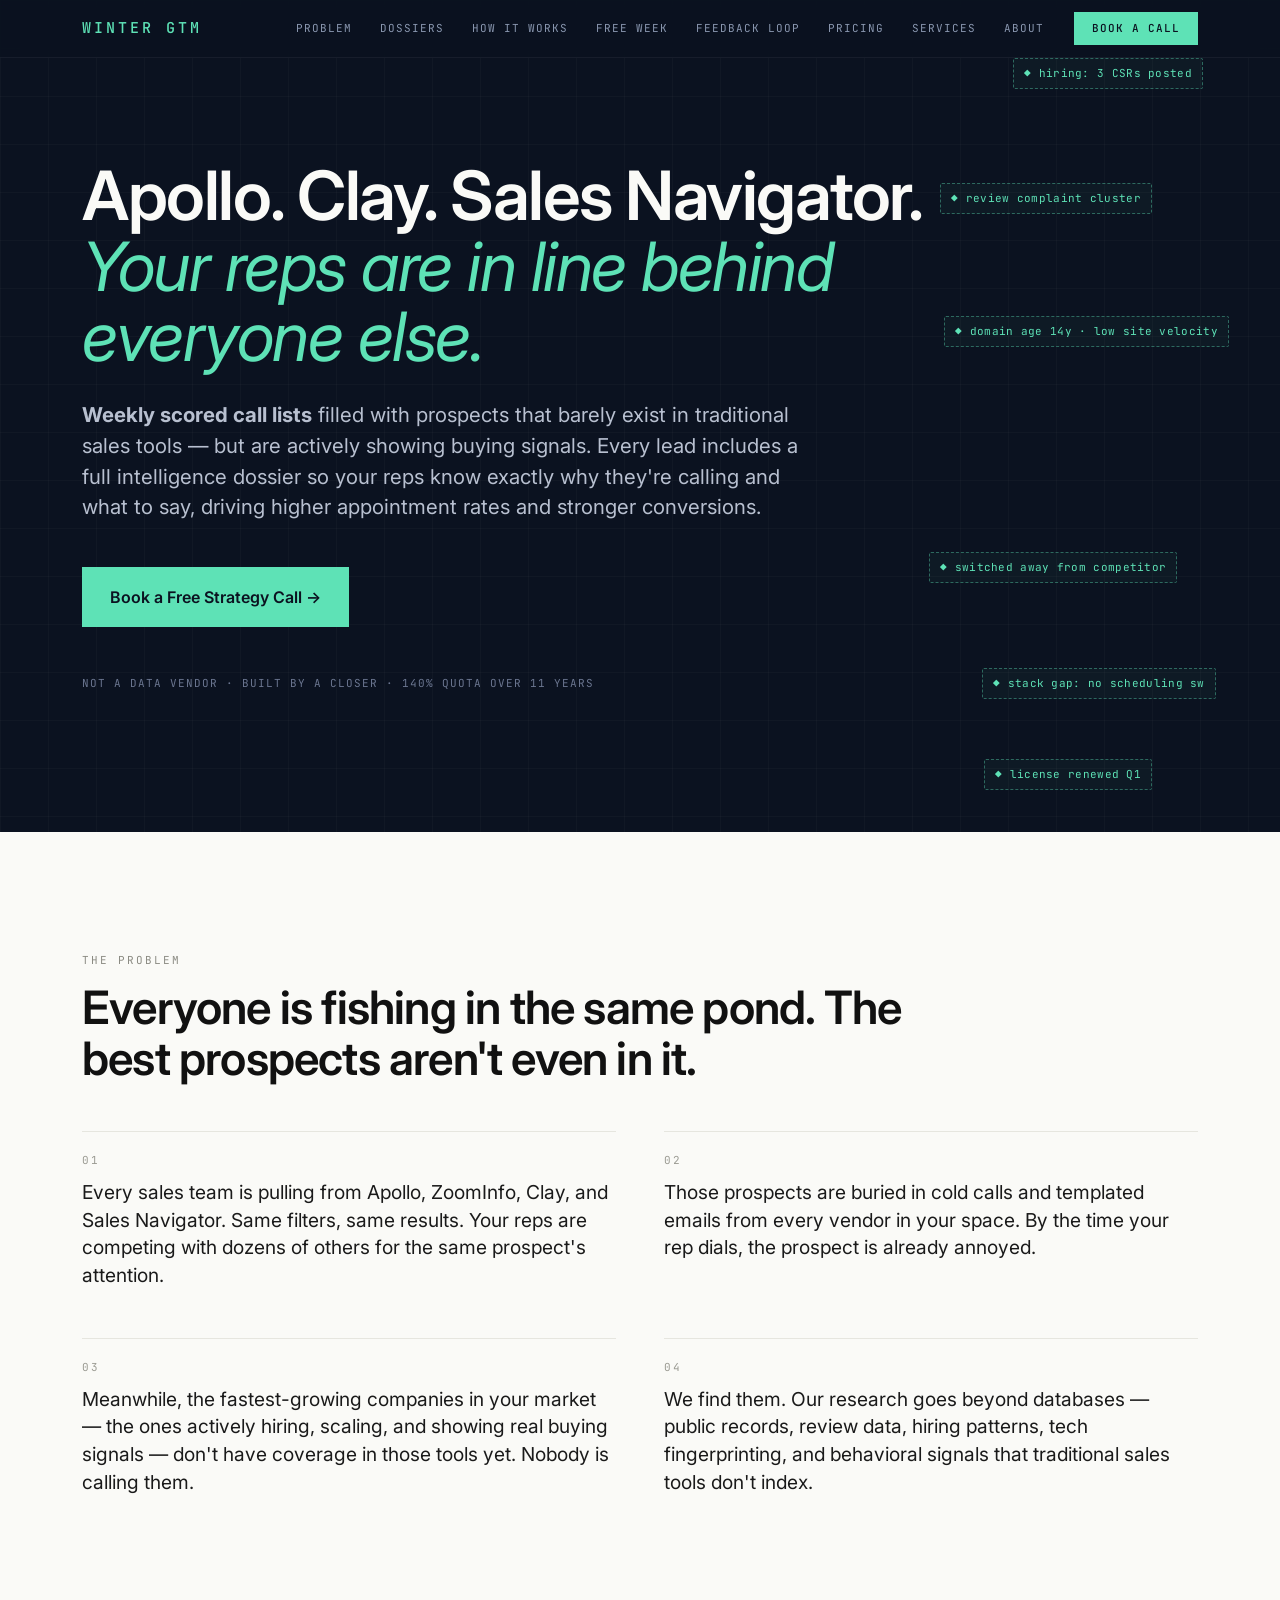
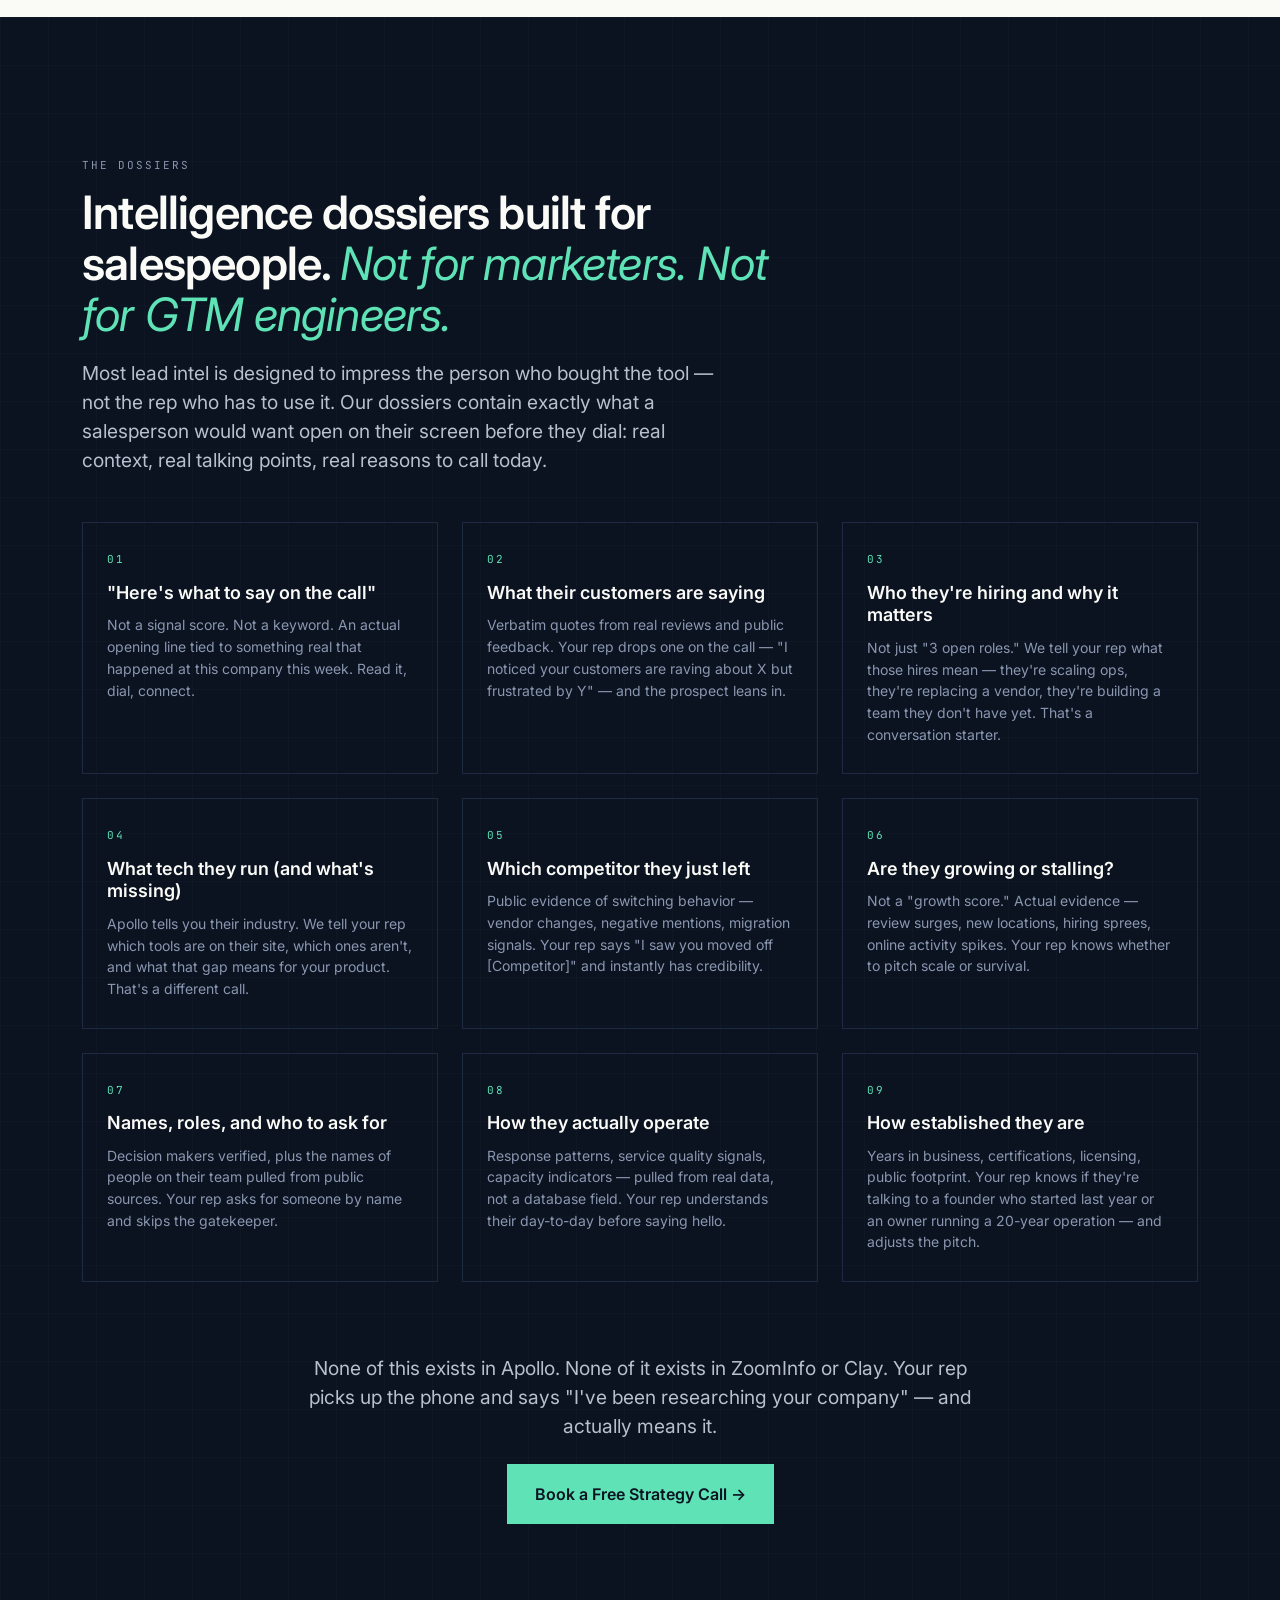
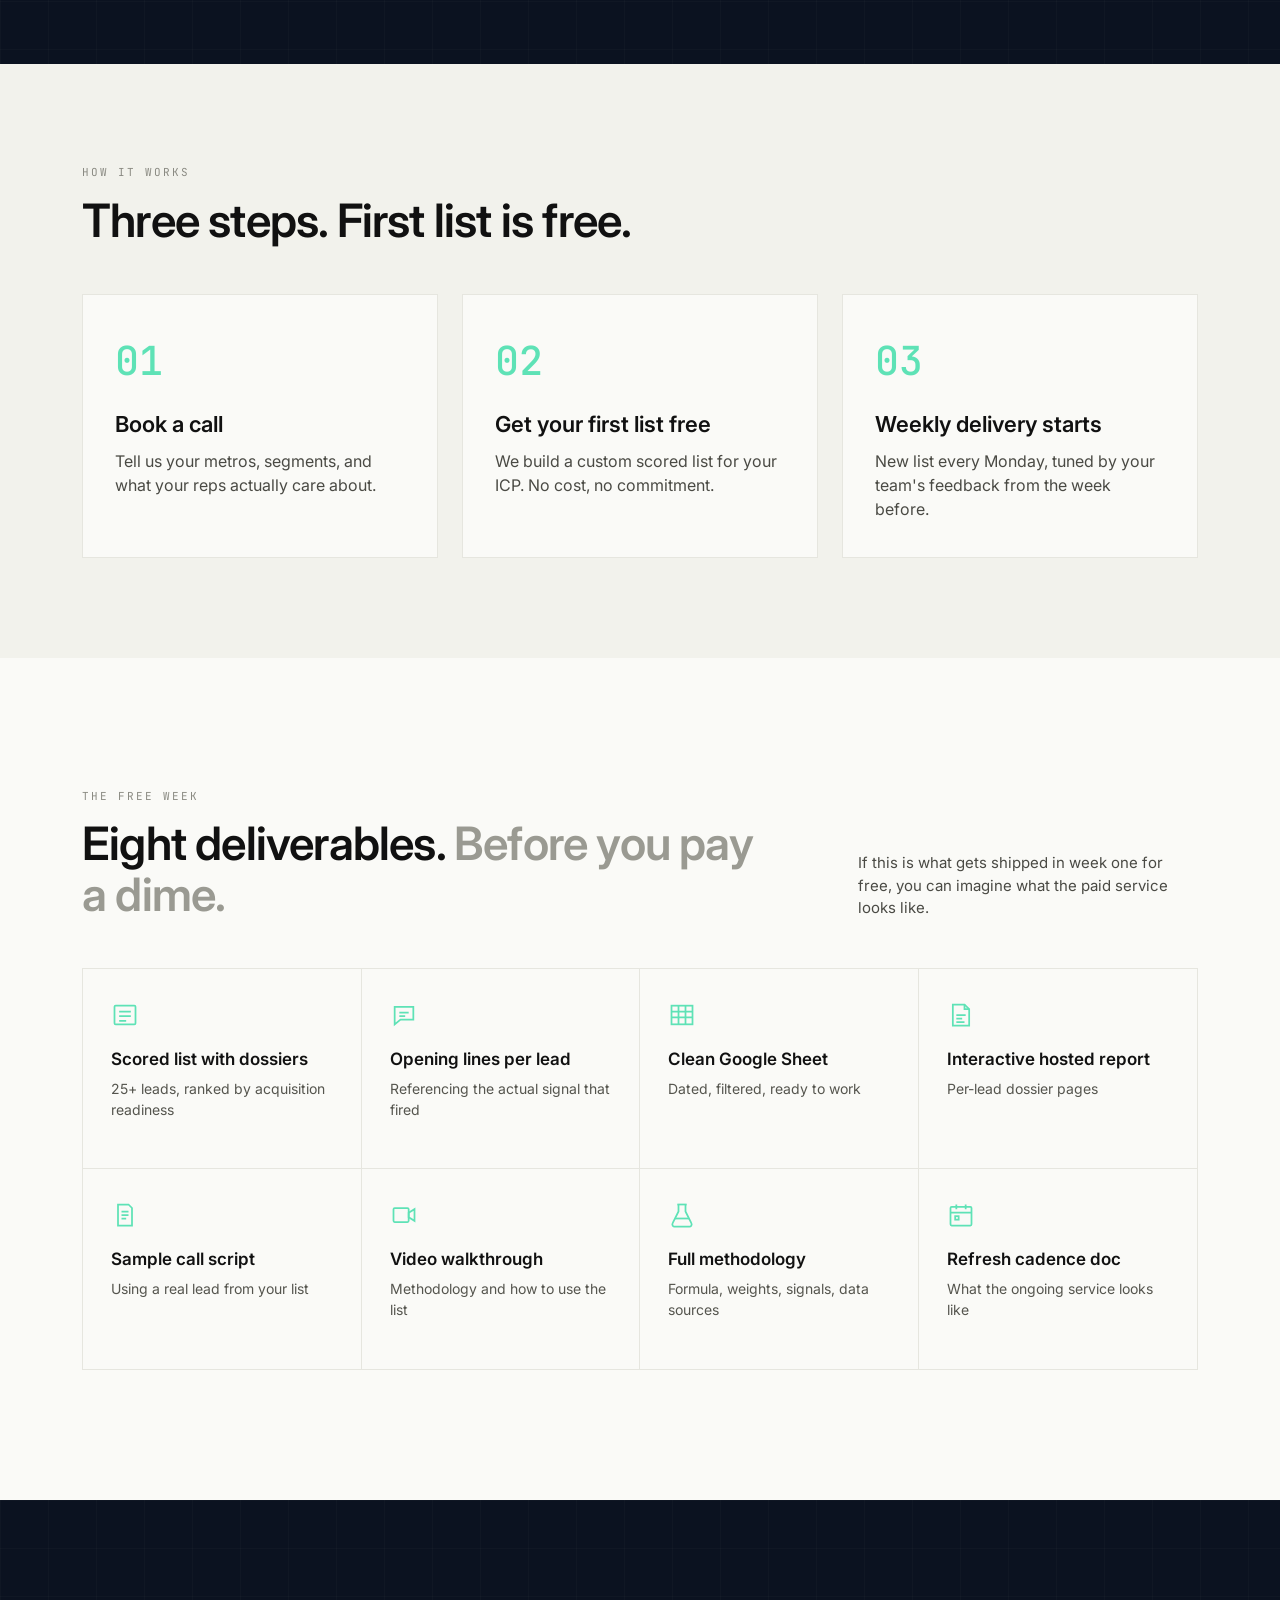
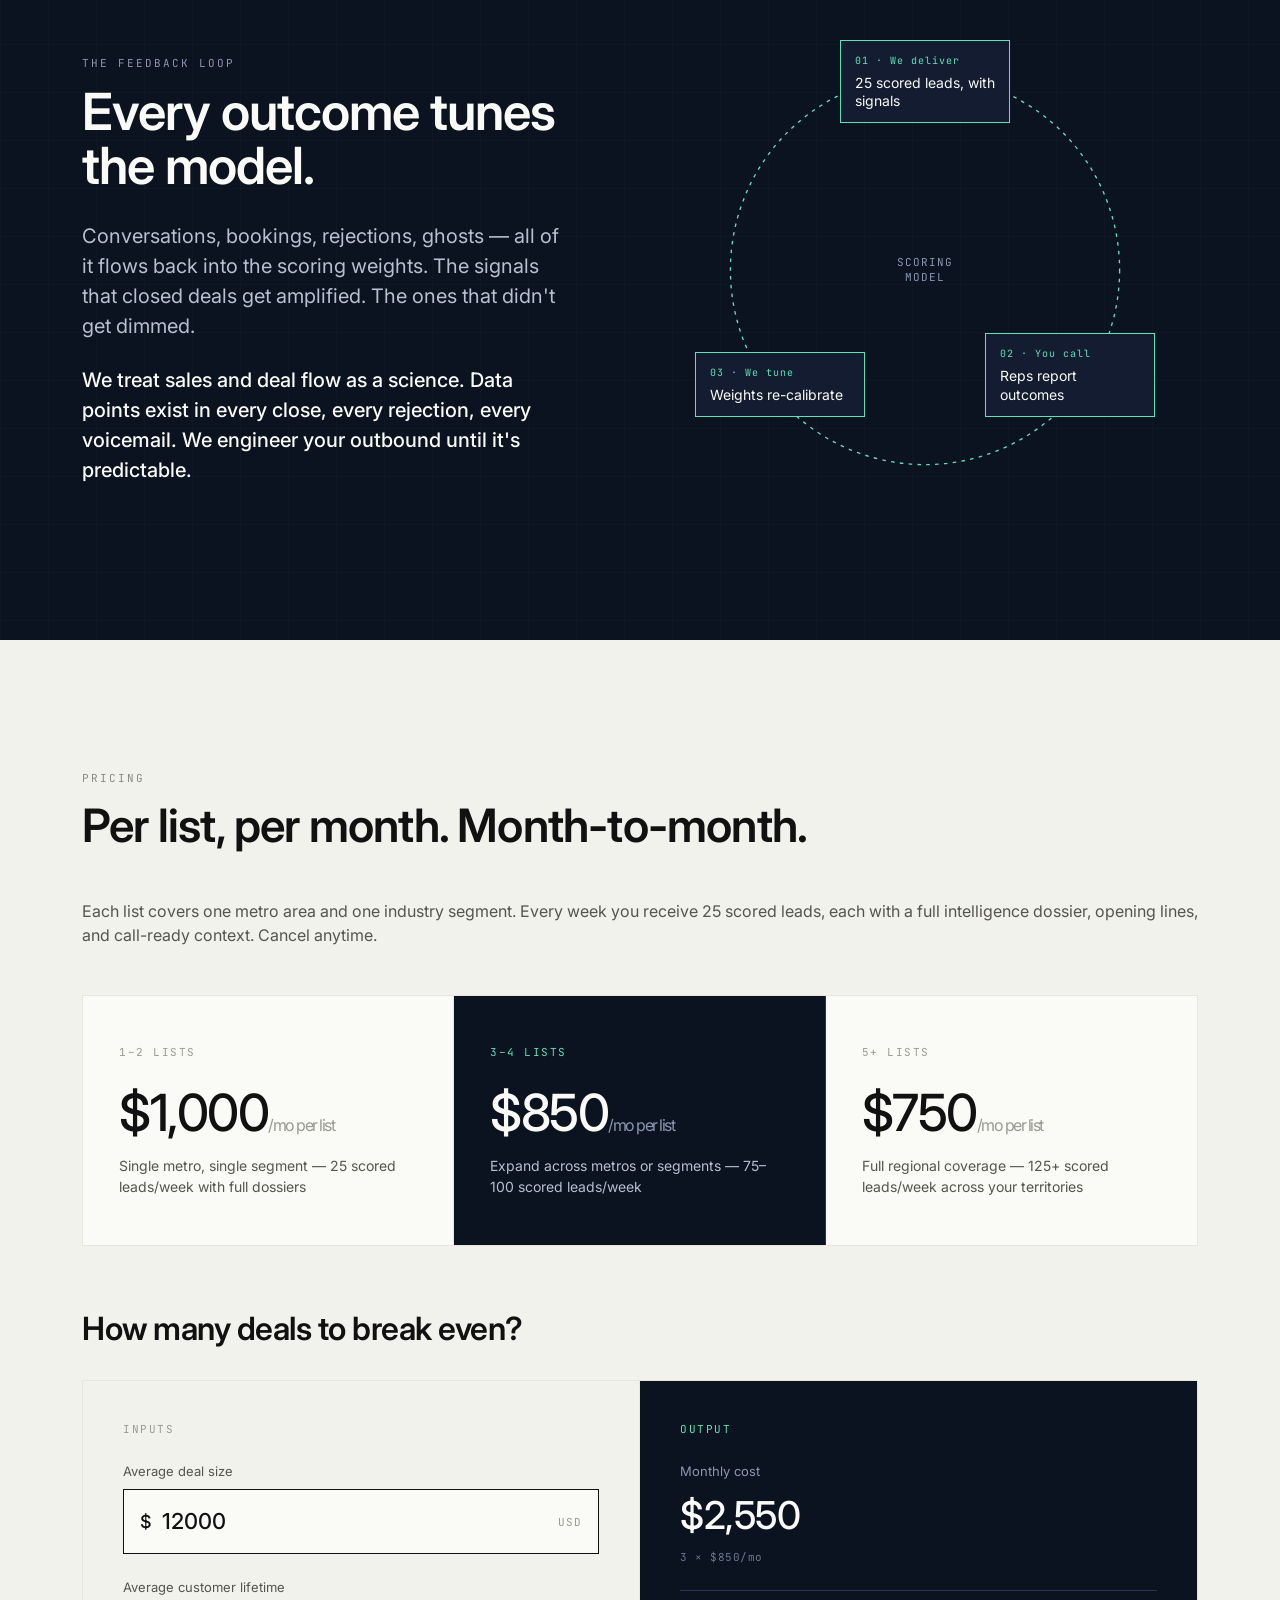
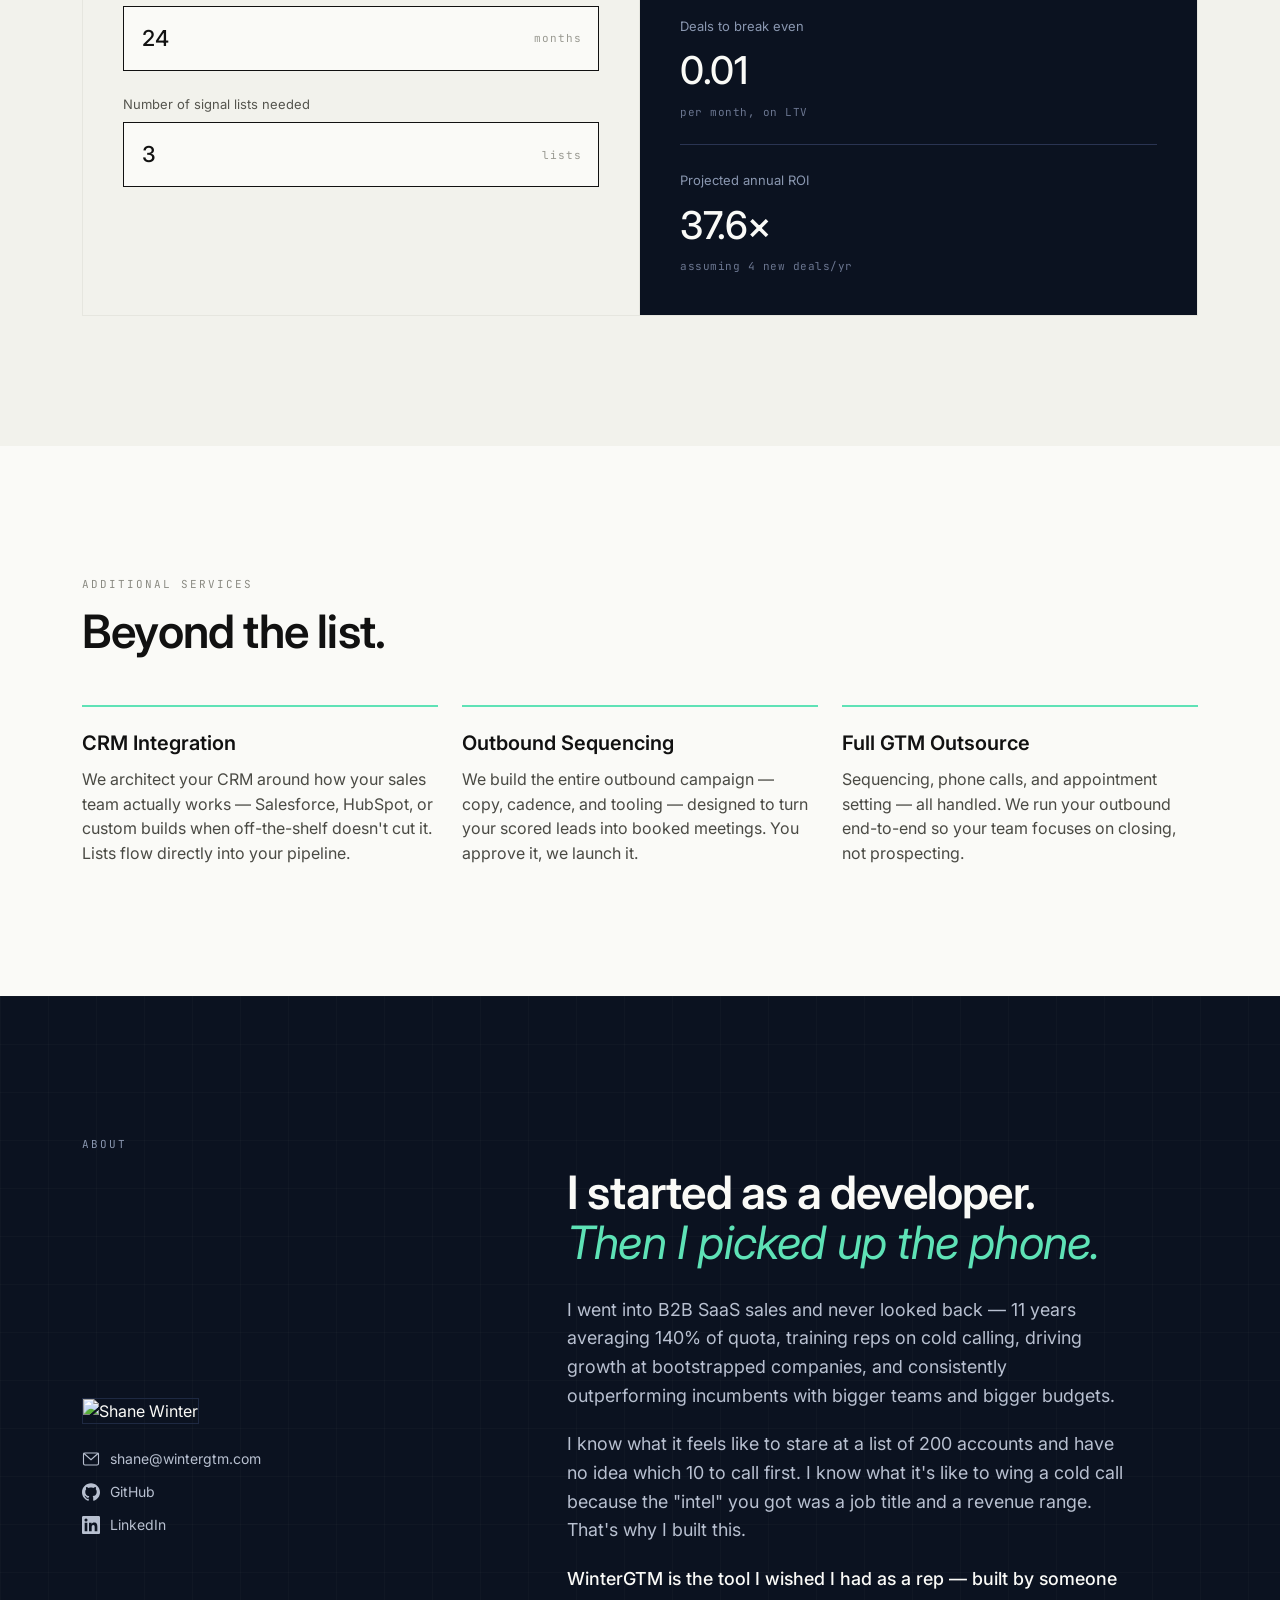
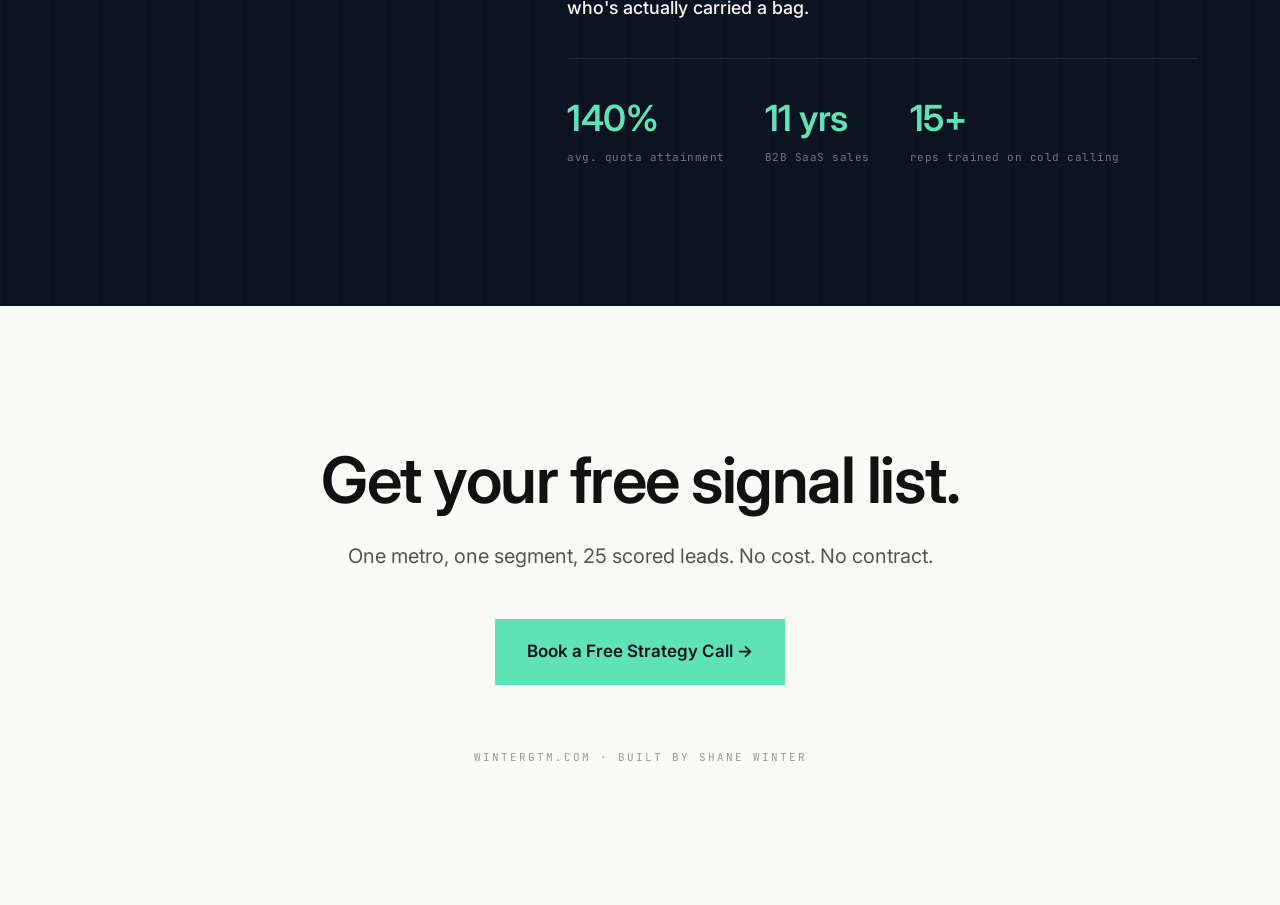
==== index.html @ b89fc14c "Move site files to root, remove business-context from repo Site files now at root for direct hosting" ====
<!DOCTYPE html>
<html lang="en">
<head>
  <meta charset="UTF-8">
  <meta name="viewport" content="width=device-width, initial-scale=1.0">
  <title>WinterGTM — Signal-Scored Call Lists</title>
  <meta name="description" content="Weekly scored call lists using buying signals your sales team can't find in Apollo or ZoomInfo. 25 ranked leads per metro, per segment, per week.">
  <link href="https://cdn.jsdelivr.net/npm/bootstrap@5.3.3/dist/css/bootstrap.min.css" rel="stylesheet">
  <link href="https://fonts.googleapis.com/css2?family=Inter:wght@400;500;600;700&family=JetBrains+Mono:wght@400;500&display=swap" rel="stylesheet">
  <link rel="icon" type="image/svg+xml" href="favicon.svg">
  <link rel="stylesheet" href="style.css">
  <!-- Calendly -->
  <link href="https://assets.calendly.com/assets/external/widget.css" rel="stylesheet">
  <script src="https://assets.calendly.com/assets/external/widget.js" type="text/javascript" async></script>
</head>
<body>

  <!-- NAV -->
  <nav class="navbar navbar-expand-lg navbar-dark fixed-top" id="mainNav">
    <div class="container">
      <a class="navbar-brand" href="#hero">WINTER GTM</a>
      <button class="navbar-toggler" type="button" data-bs-toggle="collapse" data-bs-target="#navContent" aria-controls="navContent" aria-expanded="false" aria-label="Toggle navigation">
        <span class="navbar-toggler-icon"></span>
      </button>
      <div class="collapse navbar-collapse" id="navContent">
        <ul class="navbar-nav ms-auto">
          <li class="nav-item"><a class="nav-link" href="#problem">Problem</a></li>
          <li class="nav-item"><a class="nav-link" href="#dossier">Dossiers</a></li>
          <li class="nav-item"><a class="nav-link" href="#how">How It Works</a></li>
          <li class="nav-item"><a class="nav-link" href="#free-week">Free Week</a></li>
          <li class="nav-item"><a class="nav-link" href="#loop">Feedback Loop</a></li>
          <li class="nav-item"><a class="nav-link" href="#pricing">Pricing</a></li>
          <li class="nav-item"><a class="nav-link" href="#services">Services</a></li>
          <li class="nav-item"><a class="nav-link" href="#about">About</a></li>
          <li class="nav-item ms-lg-3"><a class="nav-link nav-cta" href="#" onclick="openCalendly(event)">Book a Call</a></li>
        </ul>
      </div>
    </div>
  </nav>

  <!-- HERO -->
  <section id="hero">
    <div class="hero-grid" aria-hidden="true"></div>

    <div class="hero-chip" style="right: 6%; top: 7%;">&#9670; hiring: 3 CSRs posted</div>
    <div class="hero-chip" style="right: 10%; top: 22%;">&#9670; review complaint cluster</div>
    <div class="hero-chip" style="right: 4%; top: 38%;">&#9670; domain age 14y &middot; low site velocity</div>
    <div class="hero-chip" style="right: 8%; bottom: 30%;">&#9670; switched away from competitor</div>
    <div class="hero-chip" style="right: 5%; bottom: 16%;">&#9670; stack gap: no scheduling sw</div>
    <div class="hero-chip" style="right: 10%; bottom: 5%;">&#9670; license renewed Q1</div>

    <div class="container position-relative">
      <div class="row">
        <div class="col-lg-10 col-xl-9">
          <h1 class="hero-headline">
            <span style="white-space: nowrap;">Apollo. Clay. Sales Navigator.</span>
            <span class="hero-accent">Your reps are in line behind everyone else.</span>
          </h1>
          <p class="hero-sub">
            <strong>Weekly scored call lists</strong> filled with prospects that barely exist in traditional sales
            tools &mdash; but are actively showing buying signals. Every lead includes a full intelligence
            dossier so your reps know exactly why they're calling and what to say, driving higher
            appointment rates and stronger conversions.
          </p>
          <div class="d-flex flex-wrap gap-3 mb-5">
            <a href="#" onclick="openCalendly(event)" class="btn-cta-primary">Book a Free Strategy Call &rarr;</a>
          </div>
          <div class="hero-footer">NOT A DATA VENDOR &middot; BUILT BY A CLOSER &middot; 140% QUOTA OVER 11 YEARS</div>
        </div>
      </div>
    </div>
  </section>

  <!-- PROBLEM -->
  <section id="problem">
    <div class="container">
      <div class="section-label">The problem</div>
      <h2 class="section-heading" style="max-width: 820px;">
        Everyone is fishing in the same pond. The best prospects aren't even in it.
      </h2>
      <div class="row g-5">
        <div class="col-md-6">
          <div class="problem-card">
            <div class="problem-num">01</div>
            <p>Every sales team is pulling from Apollo, ZoomInfo, Clay, and Sales Navigator. Same filters, same results. Your reps are competing with dozens of others for the same prospect's attention.</p>
          </div>
        </div>
        <div class="col-md-6">
          <div class="problem-card">
            <div class="problem-num">02</div>
            <p>Those prospects are buried in cold calls and templated emails from every vendor in your space. By the time your rep dials, the prospect is already annoyed.</p>
          </div>
        </div>
        <div class="col-md-6">
          <div class="problem-card">
            <div class="problem-num">03</div>
            <p>Meanwhile, the fastest-growing companies in your market &mdash; the ones actively hiring, scaling, and showing real buying signals &mdash; don't have coverage in those tools yet. Nobody is calling them.</p>
          </div>
        </div>
        <div class="col-md-6">
          <div class="problem-card">
            <div class="problem-num">04</div>
            <p>We find them. Our research goes beyond databases &mdash; public records, review data, hiring patterns, tech fingerprinting, and behavioral signals that traditional sales tools don't index.</p>
          </div>
        </div>
      </div>
    </div>
  </section>

  <!-- THE DOSSIER -->
  <section id="dossier" class="bg-dossier">
    <div class="dossier-grid" aria-hidden="true"></div>
    <div class="container position-relative">
      <div class="section-label section-label-light">The dossiers</div>
      <div class="row mb-5">
        <div class="col-lg-8">
          <h2 class="dossier-heading">
            Intelligence dossiers built for salespeople.
            <span class="dossier-accent">Not for marketers. Not for GTM engineers.</span>
          </h2>
          <p class="dossier-sub">
            Most lead intel is designed to impress the person who bought the tool &mdash;
            not the rep who has to use it. Our dossiers contain exactly what a salesperson
            would want open on their screen before they dial: real context, real talking
            points, real reasons to call today.
          </p>
        </div>
      </div>

      <div class="row g-4">
        <div class="col-lg-4 col-md-6">
          <div class="dossier-item">
            <div class="dossier-item-num">01</div>
            <h4>"Here's what to say on the call"</h4>
            <p>Not a signal score. Not a keyword. An actual opening line tied to something real that happened at this company this week. Read it, dial, connect.</p>
          </div>
        </div>
        <div class="col-lg-4 col-md-6">
          <div class="dossier-item">
            <div class="dossier-item-num">02</div>
            <h4>What their customers are saying</h4>
            <p>Verbatim quotes from real reviews and public feedback. Your rep drops one on the call &mdash; "I noticed your customers are raving about X but frustrated by Y" &mdash; and the prospect leans in.</p>
          </div>
        </div>
        <div class="col-lg-4 col-md-6">
          <div class="dossier-item">
            <div class="dossier-item-num">03</div>
            <h4>Who they're hiring and why it matters</h4>
            <p>Not just "3 open roles." We tell your rep what those hires mean &mdash; they're scaling ops, they're replacing a vendor, they're building a team they don't have yet. That's a conversation starter.</p>
          </div>
        </div>
        <div class="col-lg-4 col-md-6">
          <div class="dossier-item">
            <div class="dossier-item-num">04</div>
            <h4>What tech they run (and what's missing)</h4>
            <p>Apollo tells you their industry. We tell your rep which tools are on their site, which ones aren't, and what that gap means for your product. That's a different call.</p>
          </div>
        </div>
        <div class="col-lg-4 col-md-6">
          <div class="dossier-item">
            <div class="dossier-item-num">05</div>
            <h4>Which competitor they just left</h4>
            <p>Public evidence of switching behavior &mdash; vendor changes, negative mentions, migration signals. Your rep says "I saw you moved off [Competitor]" and instantly has credibility.</p>
          </div>
        </div>
        <div class="col-lg-4 col-md-6">
          <div class="dossier-item">
            <div class="dossier-item-num">06</div>
            <h4>Are they growing or stalling?</h4>
            <p>Not a "growth score." Actual evidence &mdash; review surges, new locations, hiring sprees, online activity spikes. Your rep knows whether to pitch scale or survival.</p>
          </div>
        </div>
        <div class="col-lg-4 col-md-6">
          <div class="dossier-item">
            <div class="dossier-item-num">07</div>
            <h4>Names, roles, and who to ask for</h4>
            <p>Decision makers verified, plus the names of people on their team pulled from public sources. Your rep asks for someone by name and skips the gatekeeper.</p>
          </div>
        </div>
        <div class="col-lg-4 col-md-6">
          <div class="dossier-item">
            <div class="dossier-item-num">08</div>
            <h4>How they actually operate</h4>
            <p>Response patterns, service quality signals, capacity indicators &mdash; pulled from real data, not a database field. Your rep understands their day-to-day before saying hello.</p>
          </div>
        </div>
        <div class="col-lg-4 col-md-6">
          <div class="dossier-item">
            <div class="dossier-item-num">09</div>
            <h4>How established they are</h4>
            <p>Years in business, certifications, licensing, public footprint. Your rep knows if they're talking to a founder who started last year or an owner running a 20-year operation &mdash; and adjusts the pitch.</p>
          </div>
        </div>
      </div>

      <div class="text-center mt-5 pt-4">
        <p class="dossier-bottom-line">
          None of this exists in Apollo. None of it exists in ZoomInfo or Clay.
          Your rep picks up the phone and says "I've been researching your company" &mdash; and actually means it.
        </p>
        <a href="#" onclick="openCalendly(event)" class="btn-cta-primary mt-4">Book a Free Strategy Call &rarr;</a>
      </div>
    </div>
  </section>

  <!-- HOW IT WORKS -->
  <section id="how" class="bg-off">
    <div class="container">
      <div class="section-label">How it works</div>
      <h2 class="section-heading">Three steps. First list is free.</h2>
      <div class="row g-4">
        <div class="col-md-4">
          <div class="step-card">
            <div class="step-num">01</div>
            <h3>Book a call</h3>
            <p>Tell us your metros, segments, and what your reps actually care about.</p>
          </div>
        </div>
        <div class="col-md-4">
          <div class="step-card">
            <div class="step-num">02</div>
            <h3>Get your first list free</h3>
            <p>We build a custom scored list for your ICP. No cost, no commitment.</p>
          </div>
        </div>
        <div class="col-md-4">
          <div class="step-card">
            <div class="step-num">03</div>
            <h3>Weekly delivery starts</h3>
            <p>New list every Monday, tuned by your team's feedback from the week before.</p>
          </div>
        </div>
      </div>
    </div>
  </section>

  <!-- FREE WEEK -->
  <section id="free-week">
    <div class="container">
      <div class="section-label">The free week</div>
      <div class="d-flex flex-column flex-lg-row justify-content-between align-items-start align-items-lg-end mb-5 gap-3">
        <h2 class="section-heading mb-0" style="max-width: 700px;">
          Eight deliverables. <span class="text-muted-custom">Before you pay a dime.</span>
        </h2>
        <p class="free-week-sub">
          If this is what gets shipped in week one for free, you can imagine what the paid service looks like.
        </p>
      </div>
      <div class="row g-0 deliverable-grid">
        <div class="col-lg-3 col-md-6 deliverable-card">
          <div class="deliverable-icon">
            <svg viewBox="0 0 24 24" fill="none" stroke="currentColor" stroke-width="1.5"><rect x="3" y="4" width="18" height="16" rx="1"/><path d="M7 9h10M7 13h10M7 17h6"/></svg>
          </div>
          <h4>Scored list with dossiers</h4>
          <p>25+ leads, ranked by acquisition readiness</p>
        </div>
        <div class="col-lg-3 col-md-6 deliverable-card">
          <div class="deliverable-icon">
            <svg viewBox="0 0 24 24" fill="none" stroke="currentColor" stroke-width="1.5"><path d="M4 5h16v11H9l-5 4V5z"/><path d="M8 10h8M8 13h5"/></svg>
          </div>
          <h4>Opening lines per lead</h4>
          <p>Referencing the actual signal that fired</p>
        </div>
        <div class="col-lg-3 col-md-6 deliverable-card">
          <div class="deliverable-icon">
            <svg viewBox="0 0 24 24" fill="none" stroke="currentColor" stroke-width="1.5"><rect x="3" y="4" width="18" height="16"/><path d="M3 9h18M3 14h18M9 4v16M15 4v16"/></svg>
          </div>
          <h4>Clean Google Sheet</h4>
          <p>Dated, filtered, ready to work</p>
        </div>
        <div class="col-lg-3 col-md-6 deliverable-card">
          <div class="deliverable-icon">
            <svg viewBox="0 0 24 24" fill="none" stroke="currentColor" stroke-width="1.5"><path d="M5 3h10l4 4v14H5z"/><path d="M15 3v4h4"/><path d="M8 12h8M8 15h5M8 18h7"/></svg>
          </div>
          <h4>Interactive hosted report</h4>
          <p>Per-lead dossier pages</p>
        </div>
        <div class="col-lg-3 col-md-6 deliverable-card">
          <div class="deliverable-icon">
            <svg viewBox="0 0 24 24" fill="none" stroke="currentColor" stroke-width="1.5"><path d="M6 3h9l3 3v15H6z"/><path d="M9 9h6M9 12h6M9 15h4"/></svg>
          </div>
          <h4>Sample call script</h4>
          <p>Using a real lead from your list</p>
        </div>
        <div class="col-lg-3 col-md-6 deliverable-card">
          <div class="deliverable-icon">
            <svg viewBox="0 0 24 24" fill="none" stroke="currentColor" stroke-width="1.5"><rect x="3" y="6" width="13" height="12" rx="1"/><path d="M16 10l5-3v10l-5-3z"/></svg>
          </div>
          <h4>Video walkthrough</h4>
          <p>Methodology and how to use the list</p>
        </div>
        <div class="col-lg-3 col-md-6 deliverable-card">
          <div class="deliverable-icon">
            <svg viewBox="0 0 24 24" fill="none" stroke="currentColor" stroke-width="1.5"><path d="M9 3v6l-5 10a2 2 0 002 3h12a2 2 0 002-3l-5-10V3"/><path d="M8 3h8"/><path d="M6 15h12"/></svg>
          </div>
          <h4>Full methodology</h4>
          <p>Formula, weights, signals, data sources</p>
        </div>
        <div class="col-lg-3 col-md-6 deliverable-card">
          <div class="deliverable-icon">
            <svg viewBox="0 0 24 24" fill="none" stroke="currentColor" stroke-width="1.5"><rect x="3" y="5" width="18" height="16" rx="1"/><path d="M3 10h18M8 3v4M16 3v4"/><rect x="7" y="13" width="3" height="3"/></svg>
          </div>
          <h4>Refresh cadence doc</h4>
          <p>What the ongoing service looks like</p>
        </div>
      </div>
    </div>
  </section>

  <!-- FEEDBACK LOOP -->
  <section id="loop">
    <div class="loop-grid" aria-hidden="true"></div>
    <div class="container position-relative">
      <div class="row align-items-center">
        <div class="col-lg-6 mb-5 mb-lg-0">
          <div class="section-label section-label-light">The feedback loop</div>
          <h2 class="loop-heading">Every outcome tunes the model.</h2>
          <p class="loop-sub">
            Conversations, bookings, rejections, ghosts &mdash; all of it flows back into the scoring
            weights. The signals that closed deals get amplified. The ones that didn't get dimmed.
          </p>
          <p class="loop-emphasis">
            We treat sales and deal flow as a science. Data points exist in every close,
            every rejection, every voicemail. We engineer your outbound until it's predictable.
          </p>
        </div>
        <div class="col-lg-6">
          <div class="loop-diagram">
            <svg class="loop-circle" viewBox="0 0 520 520">
              <circle cx="260" cy="260" r="220" fill="none" stroke="#5ee2b6" stroke-width="1.5" stroke-dasharray="4 6"/>
              <circle cx="260" cy="40" r="6" fill="#5ee2b6"/>
              <circle cx="450.4" cy="370" r="6" fill="#5ee2b6"/>
              <circle cx="69.6" cy="370" r="6" fill="#5ee2b6"/>
            </svg>
            <div class="loop-node loop-node-top">
              <div class="loop-node-label">01 &middot; We deliver</div>
              <div class="loop-node-body">25 scored leads, with signals</div>
            </div>
            <div class="loop-node loop-node-right">
              <div class="loop-node-label">02 &middot; You call</div>
              <div class="loop-node-body">Reps report outcomes</div>
            </div>
            <div class="loop-node loop-node-left">
              <div class="loop-node-label">03 &middot; We tune</div>
              <div class="loop-node-body">Weights re-calibrate</div>
            </div>
            <div class="loop-center">SCORING<br>MODEL</div>
          </div>
        </div>
      </div>
    </div>
  </section>

  <!-- PRICING -->
  <section id="pricing" class="bg-off">
    <div class="container">
      <div class="section-label">Pricing</div>
      <h2 class="section-heading">Per list, per month. Month-to-month.</h2>
      <p class="pricing-sub">Each list covers one metro area and one industry segment. Every week you receive 25 scored leads, each with a full intelligence dossier, opening lines, and call-ready context. Cancel anytime.</p>
      <div class="row g-0 pricing-grid">
        <div class="col-md-4 pricing-card">
          <div class="pricing-tier">1&ndash;2 LISTS</div>
          <div class="pricing-price">$1,000<span class="pricing-unit">/mo per list</span></div>
          <div class="pricing-note">Single metro, single segment &mdash; 25 scored leads/week with full dossiers</div>
        </div>
        <div class="col-md-4 pricing-card pricing-card-highlight">
          <div class="pricing-tier pricing-tier-highlight">3&ndash;4 LISTS</div>
          <div class="pricing-price">$850<span class="pricing-unit pricing-unit-highlight">/mo per list</span></div>
          <div class="pricing-note pricing-note-highlight">Expand across metros or segments &mdash; 75&ndash;100 scored leads/week</div>
        </div>
        <div class="col-md-4 pricing-card">
          <div class="pricing-tier">5+ LISTS</div>
          <div class="pricing-price">$750<span class="pricing-unit">/mo per list</span></div>
          <div class="pricing-note">Full regional coverage &mdash; 125+ scored leads/week across your territories</div>
        </div>
      </div>

      <h3 class="roi-heading">How many deals to break even?</h3>
      <div class="row g-0 roi-wrapper">
        <div class="col-lg-6 roi-inputs">
          <div class="roi-inputs-label">INPUTS</div>
          <div class="mb-4">
            <label class="roi-label">Average deal size</label>
            <div class="roi-field">
              <span>$</span>
              <input type="number" id="deal-size" value="12000" min="0">
              <span class="roi-unit">USD</span>
            </div>
          </div>
          <div class="mb-4">
            <label class="roi-label">Average customer lifetime</label>
            <div class="roi-field">
              <input type="number" id="lifetime" value="24" min="1">
              <span class="roi-unit">months</span>
            </div>
          </div>
          <div class="mb-4">
            <label class="roi-label">Number of signal lists needed</label>
            <div class="roi-field">
              <input type="number" id="num-lists" value="3" min="1">
              <span class="roi-unit">lists</span>
            </div>
          </div>
        </div>
        <div class="col-lg-6 roi-outputs">
          <div class="roi-outputs-label">OUTPUT</div>
          <div class="roi-result">
            <div class="roi-result-label">Monthly cost</div>
            <div class="roi-result-value" id="out-cost">$2,550</div>
            <div class="roi-result-sub" id="out-cost-sub">3 &times; $850/mo</div>
          </div>
          <div class="roi-result">
            <div class="roi-result-label">Deals to break even</div>
            <div class="roi-result-value" id="out-breakeven">0.21</div>
            <div class="roi-result-sub">per month, on LTV</div>
          </div>
          <div class="roi-result roi-result-last">
            <div class="roi-result-label">Projected annual ROI</div>
            <div class="roi-result-value" id="out-roi">11.3&times;</div>
            <div class="roi-result-sub" id="out-roi-sub">assuming 4 new deals/yr</div>
          </div>
        </div>
      </div>
    </div>
  </section>

  <!-- ADDITIONAL SERVICES -->
  <section id="services">
    <div class="container">
      <div class="section-label">Additional services</div>
      <h2 class="section-heading" style="max-width: 700px;">Beyond the list.</h2>
      <div class="row g-4">
        <div class="col-md-4">
          <div class="service-card">
            <h4>CRM Integration</h4>
            <p>We architect your CRM around how your sales team actually works &mdash; Salesforce, HubSpot, or custom builds when off-the-shelf doesn't cut it. Lists flow directly into your pipeline.</p>
          </div>
        </div>
        <div class="col-md-4">
          <div class="service-card">
            <h4>Outbound Sequencing</h4>
            <p>We build the entire outbound campaign &mdash; copy, cadence, and tooling &mdash; designed to turn your scored leads into booked meetings. You approve it, we launch it.</p>
          </div>
        </div>
        <div class="col-md-4">
          <div class="service-card">
            <h4>Full GTM Outsource</h4>
            <p>Sequencing, phone calls, and appointment setting &mdash; all handled. We run your outbound end-to-end so your team focuses on closing, not prospecting.</p>
          </div>
        </div>
      </div>
    </div>
  </section>

  <!-- ABOUT -->
  <section id="about" class="bg-about">
    <div class="about-grid" aria-hidden="true"></div>
    <div class="container position-relative">
      <div class="section-label section-label-light">About</div>
      <div class="row align-items-center g-5">
        <div class="col-lg-5">
          <img src="shane.jpg" alt="Shane Winter" class="about-photo">
          <div class="about-socials">
            <a href="mailto:shane@wintergtm.com" class="about-social-link">
              <svg viewBox="0 0 24 24" fill="none" stroke="currentColor" stroke-width="1.5" class="about-social-icon"><rect x="2" y="4" width="20" height="16" rx="2"/><path d="M22 4L12 13 2 4"/></svg>
              shane@wintergtm.com
            </a>
            <a href="https://github.com/shanewin" target="_blank" rel="noopener" class="about-social-link">
              <svg viewBox="0 0 24 24" fill="currentColor" class="about-social-icon"><path d="M12 .297c-6.63 0-12 5.373-12 12 0 5.303 3.438 9.8 8.205 11.385.6.113.82-.258.82-.577 0-.285-.01-1.04-.015-2.04-3.338.724-4.042-1.61-4.042-1.61C4.422 18.07 3.633 17.7 3.633 17.7c-1.087-.744.084-.729.084-.729 1.205.084 1.838 1.236 1.838 1.236 1.07 1.835 2.809 1.305 3.495.998.108-.776.417-1.305.76-1.605-2.665-.3-5.466-1.332-5.466-5.93 0-1.31.465-2.38 1.235-3.22-.135-.303-.54-1.523.105-3.176 0 0 1.005-.322 3.3 1.23.96-.267 1.98-.399 3-.405 1.02.006 2.04.138 3 .405 2.28-1.552 3.285-1.23 3.285-1.23.645 1.653.24 2.873.12 3.176.765.84 1.23 1.91 1.23 3.22 0 4.61-2.805 5.625-5.475 5.92.42.36.81 1.096.81 2.22 0 1.606-.015 2.896-.015 3.286 0 .315.21.69.825.57C20.565 22.092 24 17.592 24 12.297c0-6.627-5.373-12-12-12"/></svg>
              GitHub
            </a>
            <a href="https://www.linkedin.com/in/shanewinter/" target="_blank" rel="noopener" class="about-social-link">
              <svg viewBox="0 0 24 24" fill="currentColor" class="about-social-icon"><path d="M20.447 20.452h-3.554v-5.569c0-1.328-.027-3.037-1.852-3.037-1.853 0-2.136 1.445-2.136 2.939v5.667H9.351V9h3.414v1.561h.046c.477-.9 1.637-1.85 3.37-1.85 3.601 0 4.267 2.37 4.267 5.455v6.286zM5.337 7.433a2.062 2.062 0 01-2.063-2.065 2.064 2.064 0 112.063 2.065zm1.782 13.019H3.555V9h3.564v11.452zM22.225 0H1.771C.792 0 0 .774 0 1.729v20.542C0 23.227.792 24 1.771 24h20.451C23.2 24 24 23.227 24 22.271V1.729C24 .774 23.2 0 22.222 0h.003z"/></svg>
              LinkedIn
            </a>
          </div>
        </div>
        <div class="col-lg-7">
          <h2 class="about-heading">
            I started as a developer.<br>
            <span class="about-accent">Then I picked up the phone.</span>
          </h2>
          <p class="about-body">
            I went into B2B SaaS sales and never looked back &mdash; 11 years averaging
            140% of quota, training reps on cold calling, driving growth at bootstrapped
            companies, and consistently outperforming incumbents with bigger teams and
            bigger budgets.
          </p>
          <p class="about-body">
            I know what it feels like to stare at a list of 200 accounts and have no idea
            which 10 to call first. I know what it's like to wing a cold call because the
            "intel" you got was a job title and a revenue range. That's why I built this.
          </p>
          <p class="about-body about-emphasis">
            WinterGTM is the tool I wished I had as a rep &mdash; built by someone who's
            actually carried a bag.
          </p>
          <div class="about-stats">
            <div class="about-stat">
              <div class="about-stat-num">140%</div>
              <div class="about-stat-label">avg. quota attainment</div>
            </div>
            <div class="about-stat">
              <div class="about-stat-num">11 yrs</div>
              <div class="about-stat-label">B2B SaaS sales</div>
            </div>
            <div class="about-stat">
              <div class="about-stat-num">15+</div>
              <div class="about-stat-label">reps trained on cold calling</div>
            </div>
          </div>
        </div>
      </div>
    </div>
  </section>

  <!-- FINAL CTA -->
  <section id="book">
    <div class="container text-center">
      <h2 class="cta-heading">Get your free signal list.</h2>
      <p class="cta-sub">One metro, one segment, 25 scored leads. No cost. No contract.</p>
      <a href="#" onclick="openCalendly(event)" class="btn-cta-primary btn-cta-lg">Book a Free Strategy Call &rarr;</a>
      <div class="cta-footer">WINTERGTM.COM &middot; BUILT BY SHANE WINTER</div>
    </div>
  </section>

  <script src="https://cdn.jsdelivr.net/npm/bootstrap@5.3.3/dist/js/bootstrap.bundle.min.js"></script>
  <script src="calculator.js"></script>
  <script>
    // Staggered fade-in for hero chips
    document.addEventListener('DOMContentLoaded', function() {
      var chips = document.querySelectorAll('.hero-chip');
      chips.forEach(function(chip, i) {
        setTimeout(function() { chip.classList.add('visible'); }, 500 + i * 600);
      });
    });
  </script>
  <script type="text/javascript">
    window.onload = function() {
      Calendly.initBadgeWidget({
        url: 'https://calendly.com/shane_winter/30min',
        text: 'Book a Free Strategy Call',
        color: '#5ee2b6',
        textColor: '#0B1220',
        branding: false
      });
    };
    function openCalendly(e) {
      e.preventDefault();
      Calendly.initPopupWidget({ url: 'https://calendly.com/shane_winter/30min' });
    }
  </script>
</body>
</html>
---- style.css ----
/* === VARIABLES === */
:root {
  --accent: #5ee2b6;
  --navy: #0B1220;
  --navy2: #131c30;
  --ink: #111;
  --paper: #FAFAF7;
  --off: #f2f2ec;
  --line: #e6e6df;
  --muted: #9a9a92;
  --mono: 'JetBrains Mono', monospace;
  --sans: 'Inter', system-ui, sans-serif;
}

/* === RESET === */
* { box-sizing: border-box; }
body {
  font-family: var(--sans);
  color: var(--ink);
  background: var(--paper);
  margin: 0;
  -webkit-font-smoothing: antialiased;
}
section { position: relative; overflow: hidden; }
a { text-decoration: none; }
p { margin: 0; }
h1, h2, h3, h4 { margin: 0; }

/* === UTILITY === */
.bg-off { background: var(--off); }

/* === SECTION LABELS === */
.section-label {
  font-family: var(--mono);
  font-size: 11px;
  letter-spacing: 2px;
  color: #8a8a82;
  text-transform: uppercase;
  margin-bottom: 14px;
}
.label-num { color: #b9b9b0; }
.section-label-light { color: #8a97b0; }
.label-num-light { color: #6b7690; }
.section-heading {
  font-size: clamp(32px, 4vw, 46px);
  font-weight: 600;
  letter-spacing: -0.8px;
  line-height: 1.1;
  margin-bottom: 48px;
}

/* === CTA BUTTONS === */
.btn-cta-primary {
  display: inline-flex;
  align-items: center;
  gap: 10px;
  background: var(--accent);
  color: var(--navy);
  padding: 18px 28px;
  font-weight: 600;
  font-size: 16px;
  border: none;
  transition: opacity 0.2s;
}
.btn-cta-primary:hover { opacity: 0.9; color: var(--navy); }
.btn-cta-lg { padding: 20px 32px; font-size: 17px; }

/* === NAV === */
#mainNav {
  background: rgba(11, 18, 32, 0.9);
  backdrop-filter: blur(12px);
  -webkit-backdrop-filter: blur(12px);
  border-bottom: 1px solid rgba(255,255,255,0.05);
  padding: 12px 0;
  z-index: 1000;
}
.navbar-brand {
  font-family: var(--mono);
  font-size: 15px;
  letter-spacing: 3px;
  color: var(--accent) !important;
  font-weight: 500;
}
.nav-brand-sub {
  color: #6b7690;
  font-weight: 400;
}
#mainNav .nav-link {
  font-family: var(--mono);
  font-size: 11px;
  letter-spacing: 1px;
  color: #8a97b0;
  text-transform: uppercase;
  padding: 8px 14px;
  transition: color 0.2s;
}
#mainNav .nav-link:hover {
  color: var(--paper);
}
.nav-cta {
  color: var(--navy) !important;
  background: var(--accent);
  padding: 8px 18px !important;
  font-weight: 500;
  transition: opacity 0.2s !important;
}
.nav-cta:hover {
  color: var(--navy) !important;
  opacity: 0.9;
}
@media (max-width: 991px) {
  #mainNav .navbar-collapse {
    padding: 16px 0;
  }
  .nav-cta {
    display: inline-block;
    margin-top: 8px;
  }
}

/* === HERO === */
#hero {
  background: var(--navy);
  color: var(--paper);
  padding: 160px 0 140px;
}
.hero-grid {
  position: absolute;
  inset: 0;
  background-image:
    linear-gradient(rgba(255,255,255,0.025) 1px, transparent 1px),
    linear-gradient(90deg, rgba(255,255,255,0.025) 1px, transparent 1px);
  background-size: 48px 48px;
}
.hero-chip {
  position: absolute;
  font-family: var(--mono);
  font-size: 11px;
  letter-spacing: 0.3px;
  padding: 6px 10px;
  border: 1px dashed rgba(94,226,182,0.4);
  color: var(--accent);
  background: rgba(94,226,182,0.04);
  border-radius: 2px;
  white-space: nowrap;
  display: none;
  opacity: 0;
  will-change: transform, opacity;
}
@media (min-width: 992px) {
  .hero-chip { display: block; }
}

/* Fade-in (plays once) */
@keyframes fadeIn {
  from { opacity: 0; }
  to { opacity: 1; }
}

/* Float + glow (loops forever) — no opacity changes */
@keyframes drift1 {
  0%, 100% { transform: rotate(-4deg) translateY(0); border-color: rgba(94,226,182,0.25); box-shadow: 0 0 0 rgba(94,226,182,0); }
  25%  { border-color: rgba(94,226,182,0.6); box-shadow: 0 0 12px rgba(94,226,182,0.08); }
  50%  { transform: rotate(-4deg) translateY(-12px); border-color: rgba(94,226,182,0.25); box-shadow: 0 0 0 rgba(94,226,182,0); }
  75%  { border-color: rgba(94,226,182,0.5); box-shadow: 0 0 8px rgba(94,226,182,0.06); }
}
@keyframes drift2 {
  0%, 100% { transform: rotate(3deg) translateY(0); border-color: rgba(94,226,182,0.25); box-shadow: 0 0 0 rgba(94,226,182,0); }
  25%  { border-color: rgba(94,226,182,0.5); box-shadow: 0 0 10px rgba(94,226,182,0.06); }
  50%  { transform: rotate(3deg) translateY(10px); border-color: rgba(94,226,182,0.25); box-shadow: 0 0 0 rgba(94,226,182,0); }
  75%  { border-color: rgba(94,226,182,0.6); box-shadow: 0 0 12px rgba(94,226,182,0.08); }
}
@keyframes drift3 {
  0%, 100% { transform: rotate(-2deg) translateY(0) translateX(0); border-color: rgba(94,226,182,0.25); box-shadow: 0 0 0 rgba(94,226,182,0); }
  25%  { border-color: rgba(94,226,182,0.6); box-shadow: 0 0 12px rgba(94,226,182,0.08); }
  50%  { transform: rotate(-2deg) translateY(-8px) translateX(6px); border-color: rgba(94,226,182,0.25); box-shadow: 0 0 0 rgba(94,226,182,0); }
  75%  { border-color: rgba(94,226,182,0.5); box-shadow: 0 0 8px rgba(94,226,182,0.06); }
}
@keyframes drift4 {
  0%, 100% { transform: rotate(4deg) translateY(0); border-color: rgba(94,226,182,0.25); box-shadow: 0 0 0 rgba(94,226,182,0); }
  25%  { border-color: rgba(94,226,182,0.5); box-shadow: 0 0 10px rgba(94,226,182,0.06); }
  50%  { transform: rotate(4deg) translateY(10px); border-color: rgba(94,226,182,0.3); box-shadow: 0 0 0 rgba(94,226,182,0); }
  75%  { border-color: rgba(94,226,182,0.6); box-shadow: 0 0 12px rgba(94,226,182,0.08); }
}
@keyframes drift5 {
  0%, 100% { transform: rotate(-3deg) translateY(0); border-color: rgba(94,226,182,0.25); box-shadow: 0 0 0 rgba(94,226,182,0); }
  25%  { border-color: rgba(94,226,182,0.6); box-shadow: 0 0 12px rgba(94,226,182,0.08); }
  50%  { transform: rotate(-3deg) translateY(-10px); border-color: rgba(94,226,182,0.25); box-shadow: 0 0 0 rgba(94,226,182,0); }
  75%  { border-color: rgba(94,226,182,0.5); box-shadow: 0 0 8px rgba(94,226,182,0.06); }
}
@keyframes drift6 {
  0%, 100% { transform: rotate(2deg) translateY(0) translateX(0); border-color: rgba(94,226,182,0.25); box-shadow: 0 0 0 rgba(94,226,182,0); }
  25%  { border-color: rgba(94,226,182,0.5); box-shadow: 0 0 10px rgba(94,226,182,0.06); }
  50%  { transform: rotate(2deg) translateY(-6px) translateX(-5px); border-color: rgba(94,226,182,0.25); box-shadow: 0 0 0 rgba(94,226,182,0); }
  75%  { border-color: rgba(94,226,182,0.6); box-shadow: 0 0 12px rgba(94,226,182,0.08); }
}

/* Fade in once, then float forever */
.hero-chip.visible { opacity: 1; transition: opacity 0.8s ease; }
.hero-chip:nth-child(1).visible { animation: drift1 6s ease-in-out infinite; }
.hero-chip:nth-child(2).visible { animation: drift2 7s ease-in-out infinite; }
.hero-chip:nth-child(3).visible { animation: drift3 8s ease-in-out infinite; }
.hero-chip:nth-child(4).visible { animation: drift4 6.5s ease-in-out infinite; }
.hero-chip:nth-child(5).visible { animation: drift5 7.5s ease-in-out infinite; }
.hero-chip:nth-child(6).visible { animation: drift6 6s ease-in-out infinite; }
.hero-label {
  font-family: var(--mono);
  font-size: 11px;
  letter-spacing: 3px;
  color: var(--accent);
  margin-bottom: 28px;
}
.hero-headline {
  font-size: clamp(36px, 5.5vw, 68px);
  line-height: 1.04;
  font-weight: 600;
  letter-spacing: -1.5px;
  margin-bottom: 28px;
  text-wrap: balance;
}
.hero-accent {
  color: var(--accent);
  font-style: italic;
  font-weight: 400;
}
.hero-sub {
  font-size: clamp(17px, 1.6vw, 21px);
  line-height: 1.5;
  color: #b8c0d0;
  max-width: 720px;
  margin-bottom: 44px;
}
.hero-footer {
  font-family: var(--mono);
  font-size: 11px;
  color: #6b7690;
  letter-spacing: 1px;
}

/* === PROBLEM === */
#problem { padding: 120px 0; background: var(--paper); }
.problem-card {
  border-top: 1px solid var(--line);
  padding-top: 20px;
}
.problem-num {
  font-family: var(--mono);
  font-size: 11px;
  color: var(--muted);
  letter-spacing: 1.5px;
  margin-bottom: 10px;
}
.problem-card p {
  font-size: clamp(17px, 1.5vw, 20px);
  line-height: 1.45;
  color: #1a1a1a;
}

/* === THE DOSSIER === */
.bg-dossier {
  background: var(--navy);
  color: var(--paper);
  padding: 140px 0;
}
.dossier-grid {
  position: absolute;
  inset: 0;
  background-image:
    linear-gradient(rgba(255,255,255,0.02) 1px, transparent 1px),
    linear-gradient(90deg, rgba(255,255,255,0.02) 1px, transparent 1px);
  background-size: 48px 48px;
}
.dossier-heading {
  font-size: clamp(32px, 4vw, 46px);
  font-weight: 600;
  letter-spacing: -0.8px;
  line-height: 1.1;
  margin-bottom: 20px;
  color: var(--paper);
}
.dossier-accent {
  color: var(--accent);
  font-style: italic;
  font-weight: 400;
}
.dossier-sub {
  font-size: clamp(17px, 1.5vw, 20px);
  line-height: 1.5;
  color: #b8c0d0;
  max-width: 640px;
}
.dossier-item {
  border: 1px solid #1e2942;
  padding: 28px 24px;
  height: 100%;
  transition: border-color 0.3s ease;
}
.dossier-item:hover {
  border-color: var(--accent);
}
.dossier-item-num {
  font-family: var(--mono);
  font-size: 11px;
  color: var(--accent);
  letter-spacing: 1.5px;
  margin-bottom: 14px;
}
.dossier-item h4 {
  font-size: 18px;
  font-weight: 600;
  margin-bottom: 10px;
  color: var(--paper);
  line-height: 1.25;
}
.dossier-item p {
  font-size: 14px;
  line-height: 1.55;
  color: #8a97b0;
}
.dossier-bottom-line {
  font-size: clamp(17px, 1.5vw, 20px);
  color: #b8c0d0;
  max-width: 700px;
  margin: 0 auto;
  line-height: 1.5;
}

/* === HOW IT WORKS === */
#how { padding: 100px 0; }
.step-card {
  background: var(--paper);
  padding: 36px 32px;
  border: 1px solid var(--line);
  height: 100%;
}
.step-num {
  font-family: var(--mono);
  font-size: 40px;
  color: var(--accent);
  margin-bottom: 20px;
  font-weight: 500;
}
.step-card h3 {
  font-size: 22px;
  font-weight: 600;
  margin-bottom: 12px;
}
.step-card p {
  font-size: 16px;
  line-height: 1.5;
  color: #4a4a44;
}

/* === FREE WEEK === */
#free-week { padding: 130px 0; background: var(--paper); }
.text-muted-custom { color: var(--muted); }
.free-week-sub {
  font-size: 15px;
  color: #4a4a44;
  max-width: 340px;
  line-height: 1.5;
}
.deliverable-grid {
  border: 1px solid var(--line);
}
.deliverable-card {
  padding: 32px 28px 36px;
  border-right: 1px solid var(--line);
  border-bottom: 1px solid var(--line);
  min-height: 200px;
}
.deliverable-card:nth-child(4n) { border-right: none; }
.deliverable-card:nth-child(n+5) { border-bottom: none; }
@media (max-width: 991px) {
  .deliverable-card:nth-child(2n) { border-right: none; }
  .deliverable-card:nth-child(n+7) { border-bottom: none; }
  .deliverable-card:nth-child(n+5) { border-bottom: 1px solid var(--line); }
}
@media (max-width: 767px) {
  .deliverable-card { border-right: none !important; border-bottom: 1px solid var(--line) !important; }
  .deliverable-card:last-child { border-bottom: none !important; }
}
.deliverable-icon {
  width: 28px;
  height: 28px;
  color: var(--accent);
  margin-bottom: 20px;
}
.deliverable-icon svg { width: 100%; height: 100%; }
.deliverable-card h4 {
  font-size: 17px;
  font-weight: 600;
  margin-bottom: 8px;
  line-height: 1.25;
}
.deliverable-card p {
  font-size: 14px;
  line-height: 1.5;
  color: #55554e;
}

/* === FEEDBACK LOOP === */
#loop {
  padding: 140px 0;
  background: var(--navy);
  color: var(--paper);
}
.loop-grid {
  position: absolute;
  inset: 0;
  background-image:
    linear-gradient(rgba(255,255,255,0.02) 1px, transparent 1px),
    linear-gradient(90deg, rgba(255,255,255,0.02) 1px, transparent 1px);
  background-size: 48px 48px;
}
.loop-heading {
  font-size: clamp(36px, 4vw, 52px);
  font-weight: 600;
  letter-spacing: -1px;
  line-height: 1.05;
  margin-bottom: 28px;
  color: var(--paper);
}
.loop-sub {
  font-size: 20px;
  line-height: 1.5;
  color: #b8c0d0;
  max-width: 480px;
  margin-bottom: 24px;
}
.loop-emphasis {
  font-size: 20px;
  line-height: 1.5;
  color: var(--paper);
  max-width: 480px;
  font-weight: 500;
}
.loop-diagram {
  position: relative;
  width: 100%;
  max-width: 460px;
  margin: 0 auto;
  aspect-ratio: 1;
}
.loop-circle { width: 100%; height: 100%; }
.loop-node {
  position: absolute;
  width: 170px;
  background: var(--navy2);
  border: 1px solid var(--accent);
  padding: 12px 14px;
  text-align: left;
}
.loop-node-top { top: 0; left: 50%; transform: translateX(-50%); }
.loop-node-right { bottom: 18%; right: 0; }
.loop-node-left { bottom: 18%; left: 0; }
.loop-node-label {
  font-family: var(--mono);
  font-size: 10px;
  color: var(--accent);
  letter-spacing: 1px;
  margin-bottom: 6px;
}
.loop-node-body {
  font-size: 14px;
  color: var(--paper);
  line-height: 1.3;
}
.loop-center {
  position: absolute;
  left: 50%;
  top: 50%;
  transform: translate(-50%, -50%);
  font-family: var(--mono);
  font-size: 11px;
  color: #8a97b0;
  letter-spacing: 1px;
  text-align: center;
  line-height: 1.4;
}
@media (max-width: 991px) {
  .loop-diagram { max-width: 340px; margin-top: 40px; }
  .loop-node { width: 140px; padding: 10px 12px; }
}

/* === ROI CALCULATOR (inside pricing) === */
.roi-heading {
  font-size: clamp(24px, 3vw, 32px);
  font-weight: 600;
  letter-spacing: -0.5px;
  margin-top: 64px;
  margin-bottom: 32px;
}
.roi-wrapper { border: 1px solid var(--line); }
.roi-inputs { padding: 40px; border-right: 1px solid var(--line); }
.roi-inputs-label {
  font-family: var(--mono);
  font-size: 11px;
  color: var(--muted);
  letter-spacing: 1.5px;
  margin-bottom: 24px;
}
.roi-label {
  font-size: 13px;
  color: #55554e;
  display: block;
  margin-bottom: 8px;
}
.roi-field {
  display: flex;
  align-items: center;
  border: 1.5px solid var(--ink);
  padding: 14px 16px;
  background: var(--paper);
  justify-content: space-between;
  gap: 8px;
}
.roi-field span:first-child {
  font-size: 18px;
  font-weight: 500;
  color: var(--ink);
}
.roi-field input {
  border: none;
  outline: none;
  font-size: 22px;
  font-weight: 500;
  font-family: var(--sans);
  background: transparent;
  width: 100%;
  color: var(--ink);
}
.roi-field input::-webkit-outer-spin-button,
.roi-field input::-webkit-inner-spin-button { -webkit-appearance: none; margin: 0; }
.roi-field input[type=number] { -moz-appearance: textfield; }
.roi-unit {
  font-family: var(--mono);
  font-size: 11px;
  color: var(--muted);
  letter-spacing: 1px;
  white-space: nowrap;
}
.roi-outputs {
  padding: 40px;
  background: var(--navy);
  color: var(--paper);
}
.roi-outputs-label {
  font-family: var(--mono);
  font-size: 11px;
  color: var(--accent);
  letter-spacing: 1.5px;
  margin-bottom: 24px;
}
.roi-result {
  margin-bottom: 26px;
  padding-bottom: 24px;
  border-bottom: 1px solid #2a3452;
}
.roi-result-last { border-bottom: none; margin-bottom: 0; padding-bottom: 0; }
.roi-result-label { font-size: 13px; color: #8a97b0; margin-bottom: 6px; }
.roi-result-value {
  font-size: clamp(32px, 3vw, 40px);
  font-weight: 500;
  letter-spacing: -0.5px;
  margin-bottom: 4px;
}
.roi-result-sub {
  font-family: var(--mono);
  font-size: 11px;
  color: #6b7690;
  letter-spacing: 0.5px;
}
@media (max-width: 991px) {
  .roi-inputs { border-right: none; border-bottom: 1px solid var(--line); }
}

/* === PRICING === */
#pricing { padding: 130px 0; }
.pricing-sub {
  font-size: 16px;
  color: #55554e;
  margin-bottom: 48px;
}
.pricing-grid { border: 1px solid var(--line); }
.pricing-card {
  padding: 48px 36px;
  background: var(--paper);
  border-right: 1px solid var(--line);
}
.pricing-card:last-child { border-right: none; }
.pricing-card-highlight {
  background: var(--navy);
  color: var(--paper);
  border-right-color: #2a3452;
}
.pricing-tier {
  font-family: var(--mono);
  font-size: 11px;
  letter-spacing: 1.5px;
  color: var(--muted);
  margin-bottom: 14px;
}
.pricing-tier-highlight { color: var(--accent); }
.pricing-price {
  font-size: clamp(36px, 4vw, 52px);
  font-weight: 500;
  letter-spacing: -1.5px;
  margin-bottom: 4px;
}
.pricing-unit {
  font-size: 16px;
  font-weight: 400;
  color: var(--muted);
}
.pricing-unit-highlight { color: #8a97b0; }
.pricing-note { font-size: 14px; color: #55554e; }
.pricing-note-highlight { color: #b8c0d0; }
@media (max-width: 767px) {
  .pricing-card { border-right: none; border-bottom: 1px solid var(--line); }
  .pricing-card:last-child { border-bottom: none; }
  .pricing-card-highlight { border-bottom-color: #2a3452; }
}

/* === ADDITIONAL SERVICES === */
#services { padding: 130px 0; background: var(--paper); }
.service-card {
  border-top: 2px solid var(--accent);
  padding-top: 24px;
  height: 100%;
}
.service-card h4 {
  font-size: 20px;
  font-weight: 600;
  margin-bottom: 12px;
}
.service-card p {
  font-size: 16px;
  line-height: 1.55;
  color: #4a4a44;
}

/* === ABOUT === */
.bg-about {
  background: var(--navy);
  color: var(--paper);
  padding: 140px 0;
}
.about-grid {
  position: absolute;
  inset: 0;
  background-image:
    linear-gradient(rgba(255,255,255,0.02) 1px, transparent 1px),
    linear-gradient(90deg, rgba(255,255,255,0.02) 1px, transparent 1px);
  background-size: 48px 48px;
}
.about-photo {
  width: 100%;
  max-width: 400px;
  aspect-ratio: 1 / 1;
  object-fit: cover;
  border: 1px solid #1e2942;
}
.about-heading {
  font-size: clamp(32px, 4vw, 46px);
  font-weight: 600;
  letter-spacing: -0.8px;
  line-height: 1.1;
  margin-bottom: 28px;
  color: var(--paper);
}
.about-accent {
  color: var(--accent);
  font-style: italic;
  font-weight: 400;
}
.about-body {
  font-size: clamp(16px, 1.4vw, 19px);
  line-height: 1.6;
  color: #b8c0d0;
  max-width: 560px;
  margin-bottom: 20px;
}
.about-emphasis {
  color: var(--paper);
  font-weight: 500;
}
.about-stats {
  display: flex;
  gap: 40px;
  margin-top: 36px;
  padding-top: 32px;
  border-top: 1px solid #1e2942;
}
.about-stat-num {
  font-size: clamp(28px, 3vw, 36px);
  font-weight: 600;
  color: var(--accent);
  letter-spacing: -0.5px;
  margin-bottom: 4px;
}
.about-stat-label {
  font-family: var(--mono);
  font-size: 11px;
  color: #6b7690;
  letter-spacing: 0.5px;
}
@media (max-width: 991px) {
  .about-photo { max-width: 320px; margin: 0 auto; display: block; }
}
@media (max-width: 575px) {
  .about-stats { flex-direction: column; gap: 20px; }
}
.about-socials {
  display: flex;
  flex-direction: column;
  gap: 12px;
  margin-top: 24px;
}
.about-social-link {
  display: flex;
  align-items: center;
  gap: 10px;
  font-size: 14px;
  color: #b8c0d0;
  transition: color 0.2s;
}
.about-social-link:hover {
  color: var(--paper);
}
.about-social-icon {
  width: 18px;
  height: 18px;
  flex-shrink: 0;
}

/* === FINAL CTA === */
#book {
  padding: 140px 0;
  background: var(--paper);
  color: var(--ink);
}
.cta-grid {
  position: absolute;
  inset: 0;
  background-image:
    linear-gradient(rgba(255,255,255,0.02) 1px, transparent 1px),
    linear-gradient(90deg, rgba(255,255,255,0.02) 1px, transparent 1px);
  background-size: 48px 48px;
}
.cta-heading {
  font-size: clamp(40px, 5vw, 68px);
  font-weight: 600;
  letter-spacing: -1.5px;
  line-height: 1.05;
  margin-bottom: 28px;
}
.cta-sub {
  font-size: 20px;
  color: #55554e;
  margin-bottom: 48px;
}
.cta-footer {
  margin-top: 64px;
  font-family: var(--mono);
  font-size: 11px;
  color: var(--muted);
  letter-spacing: 2px;
}
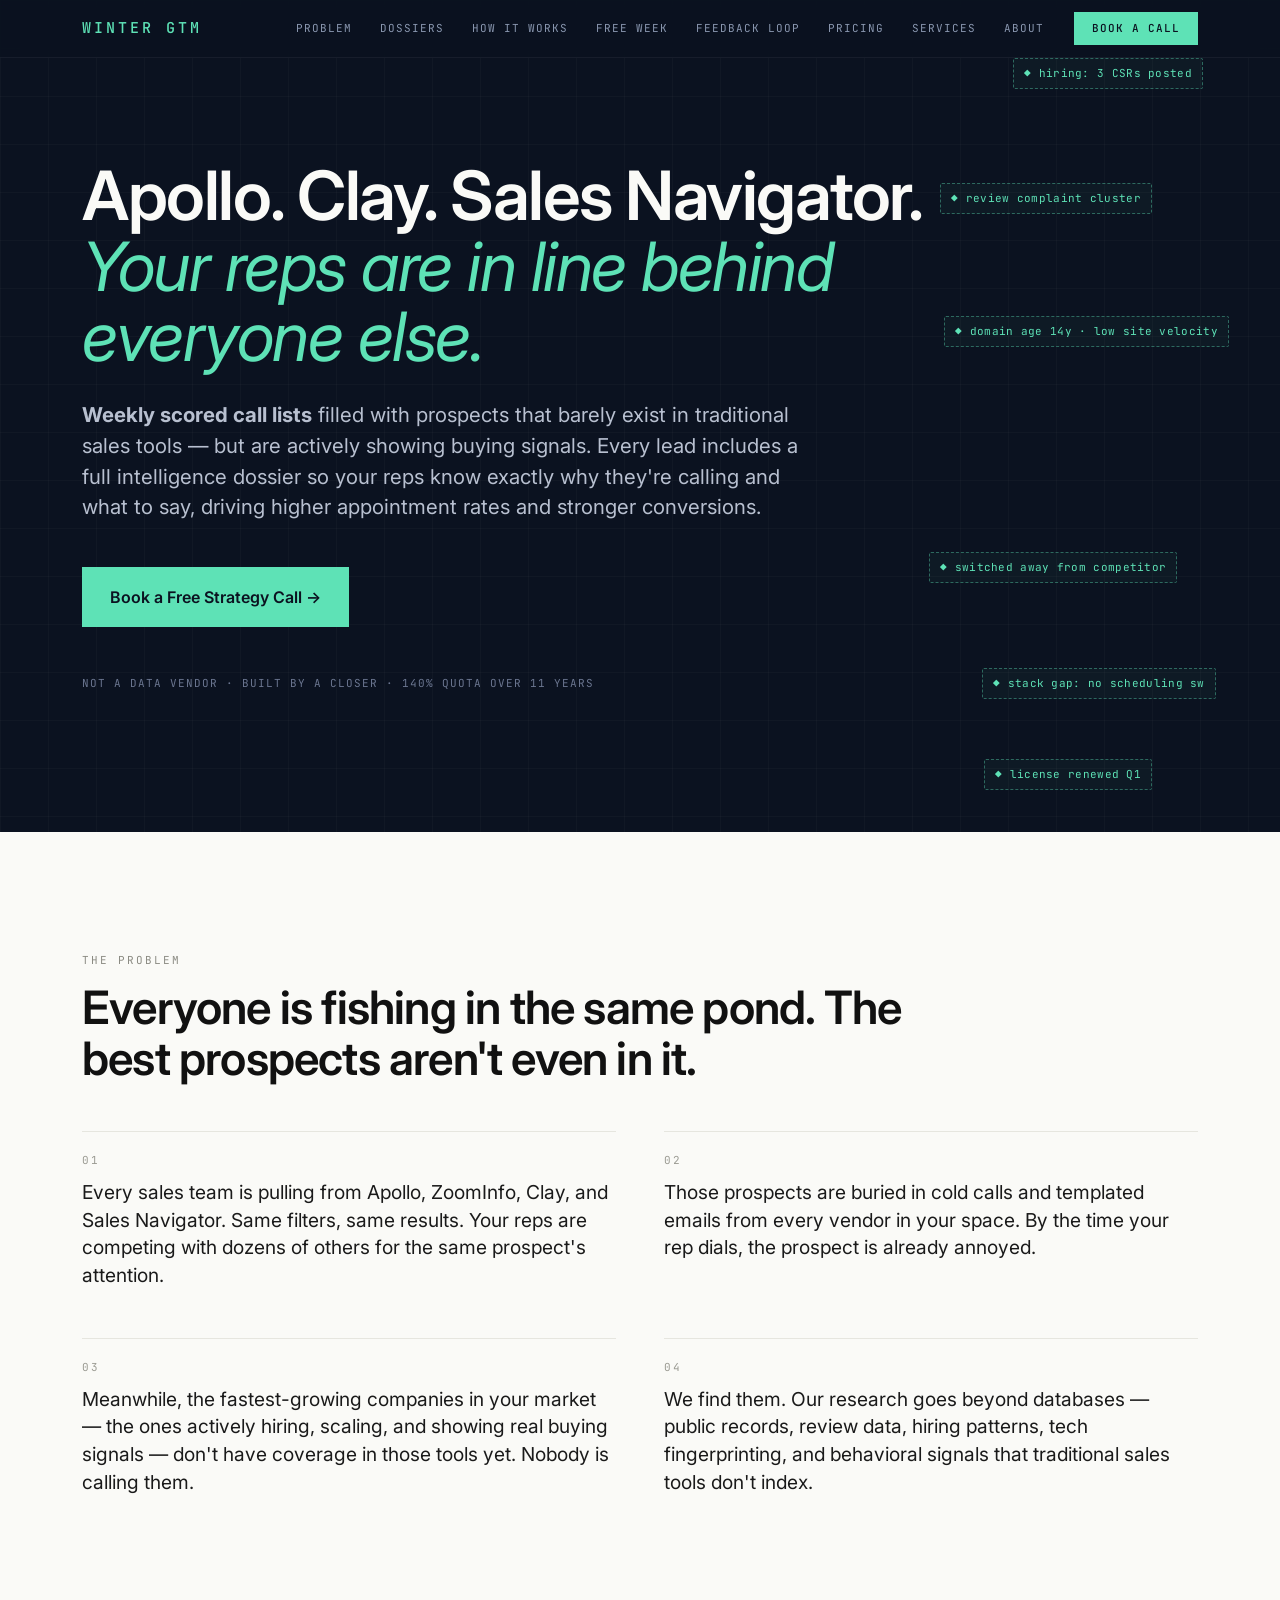
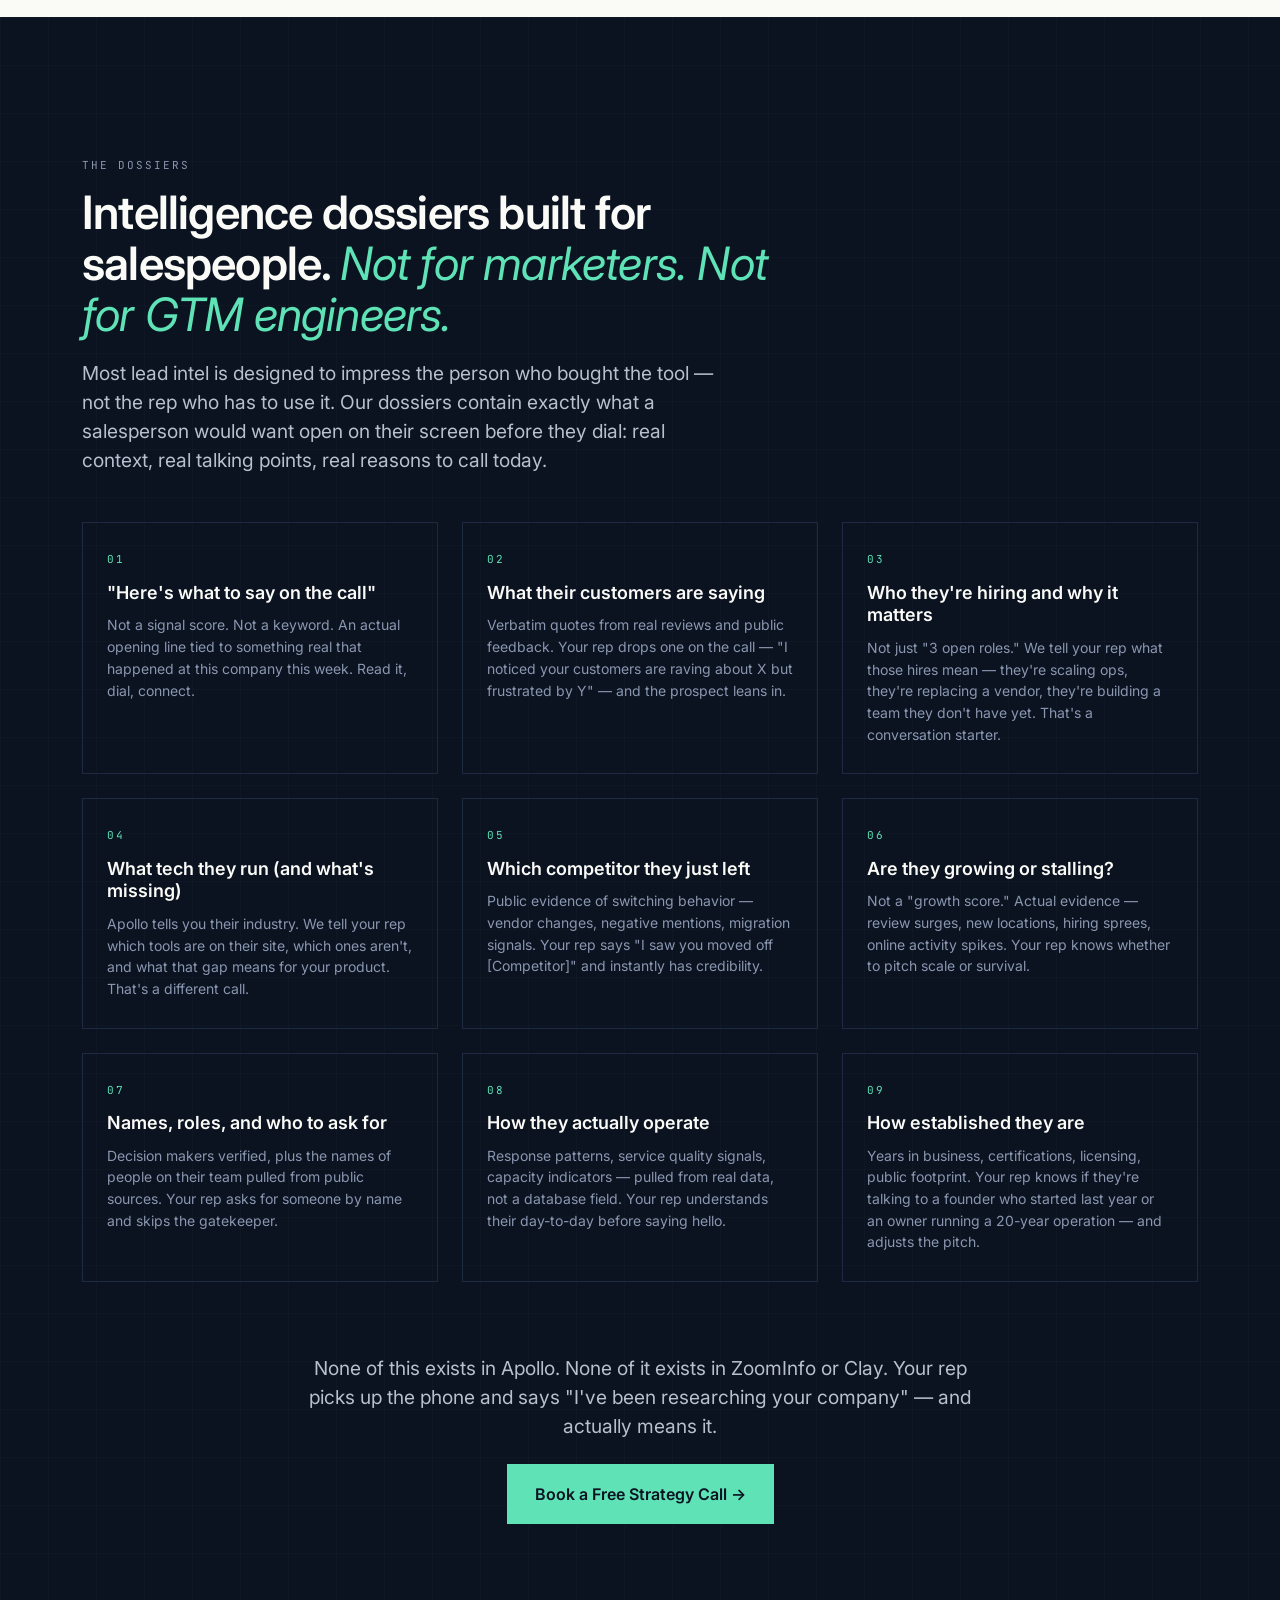
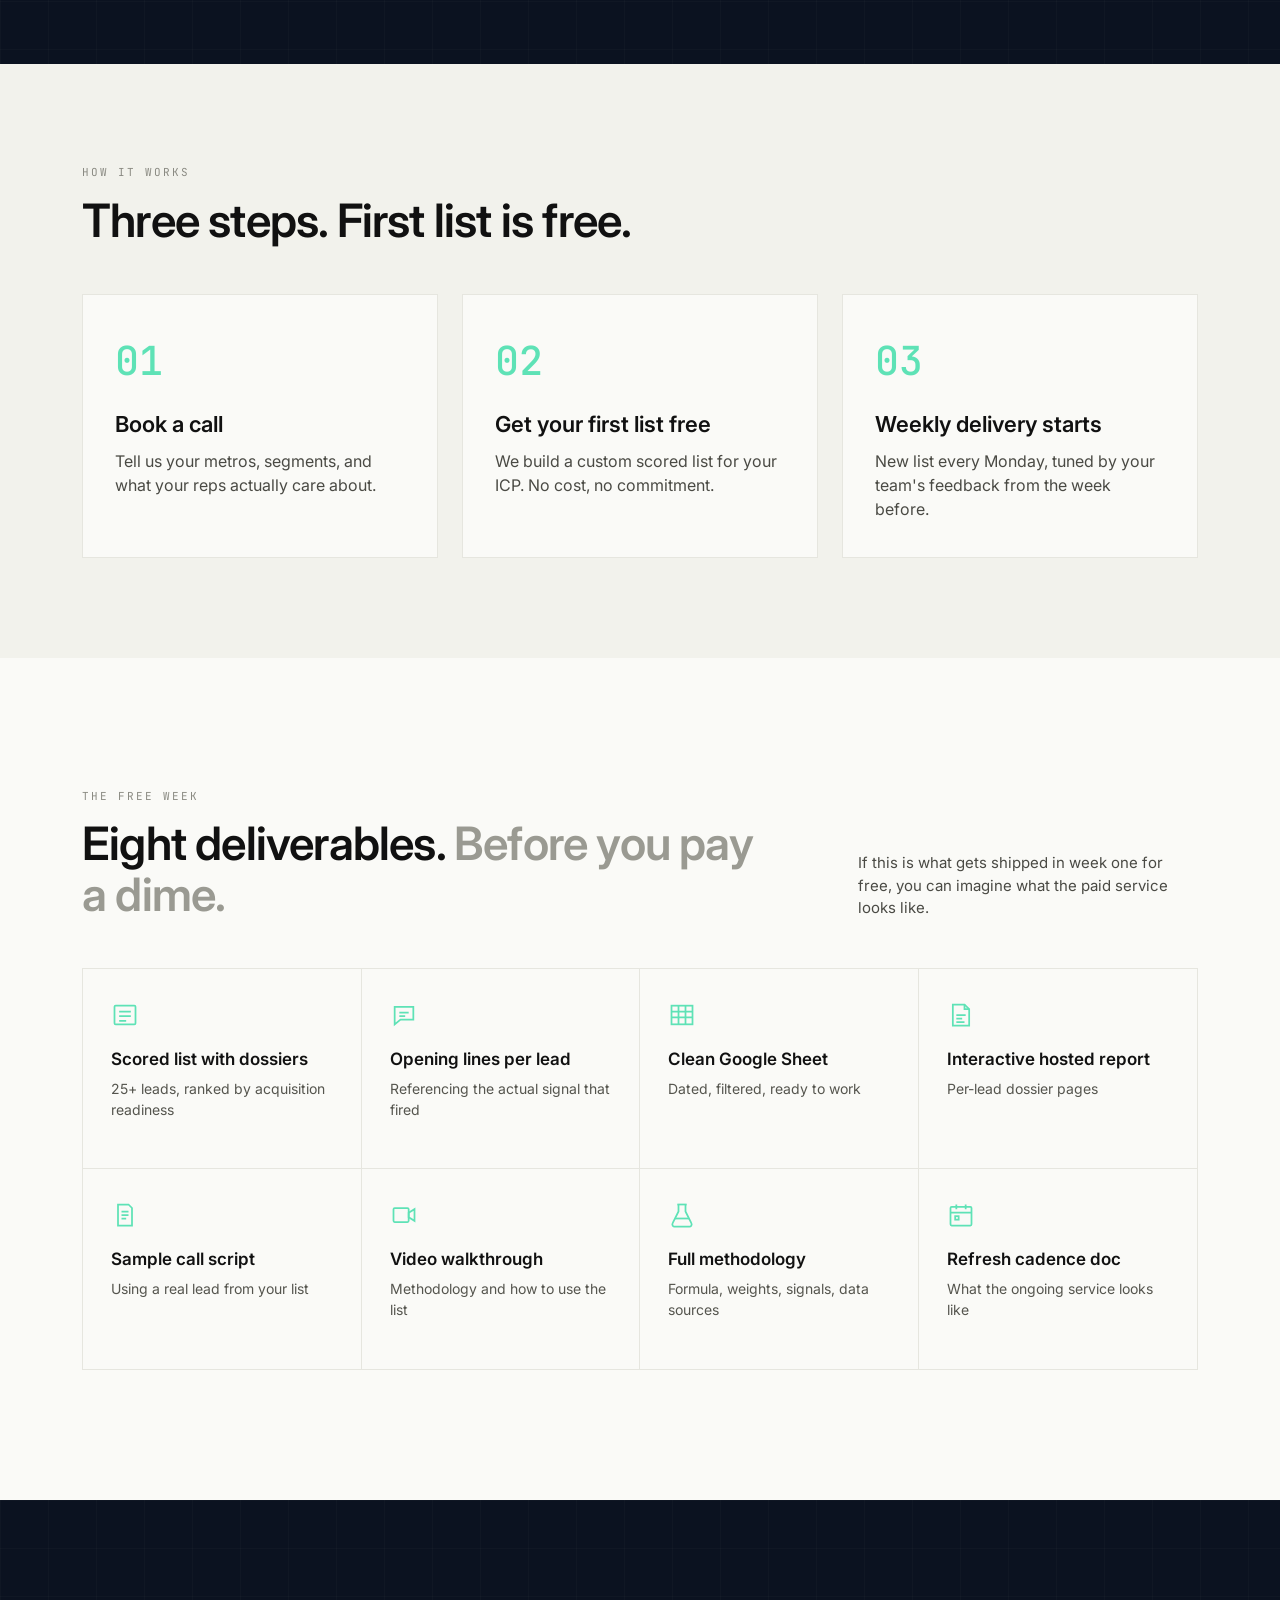
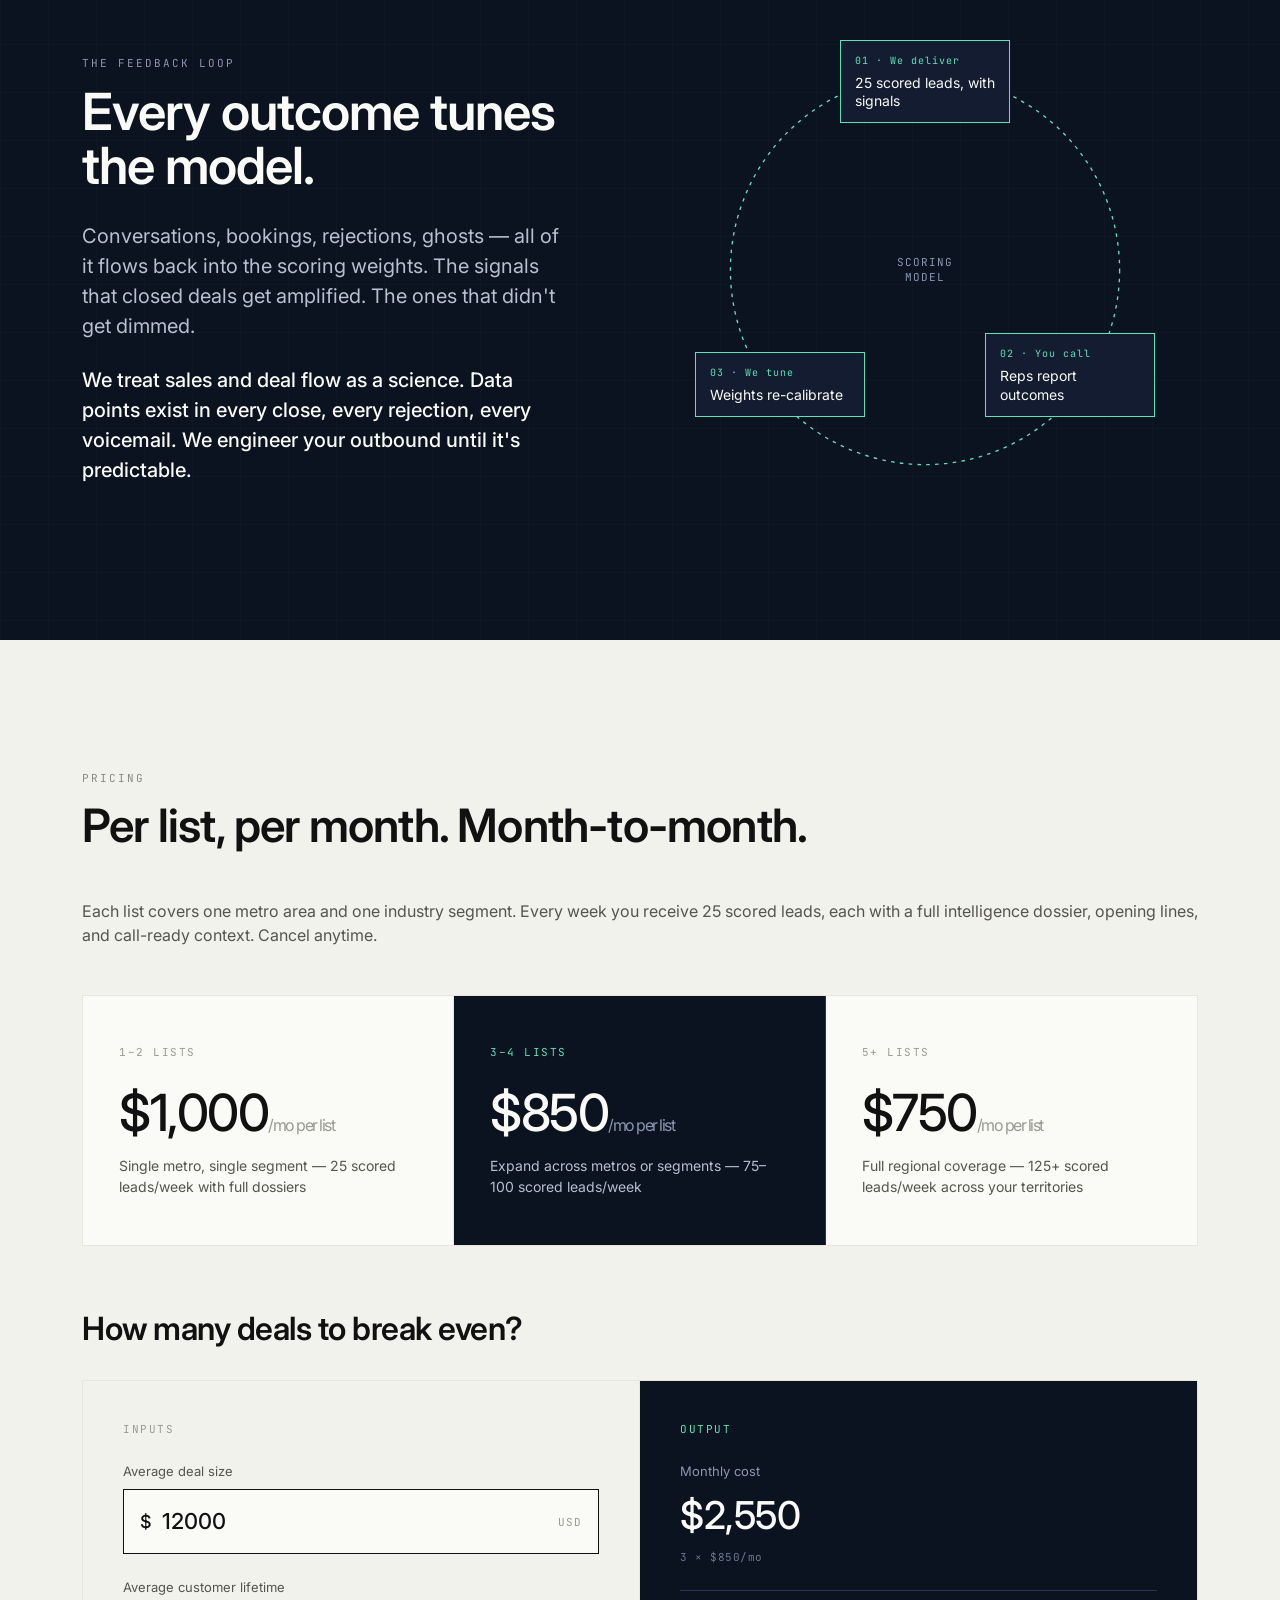
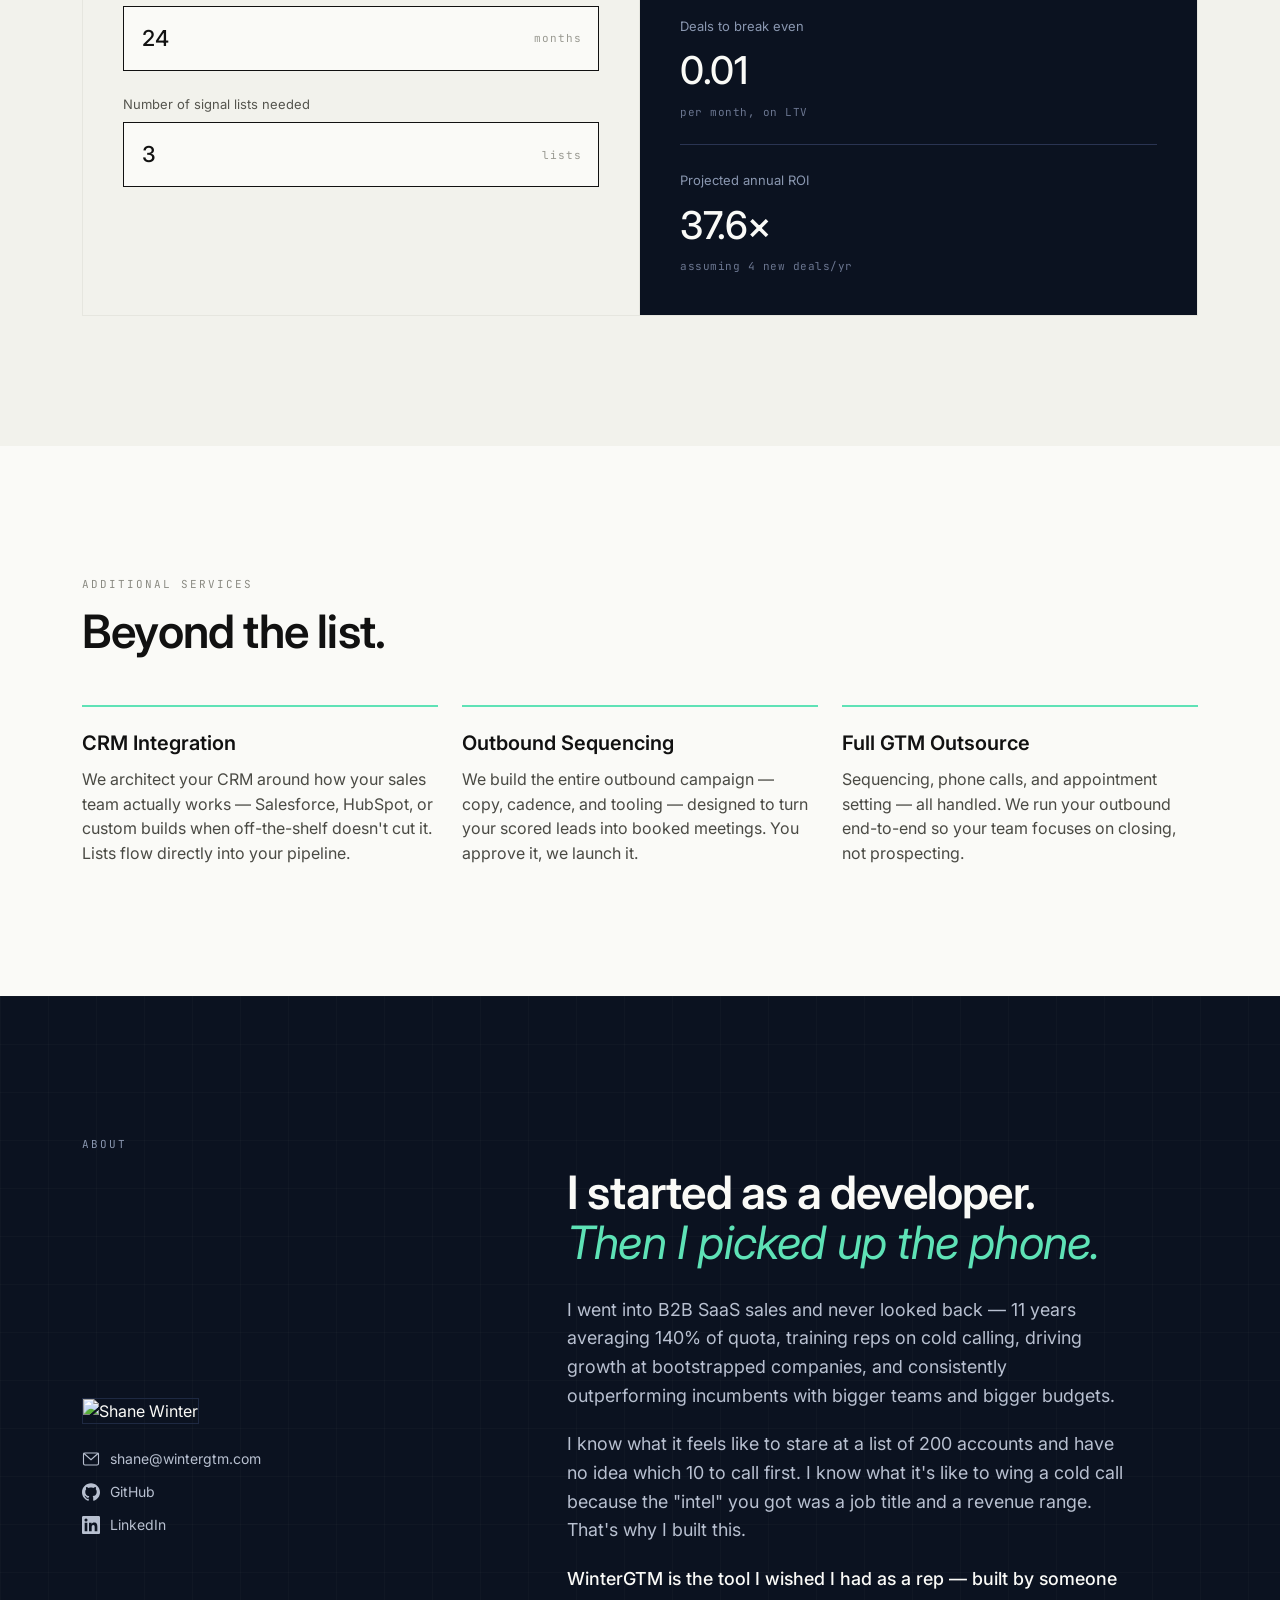
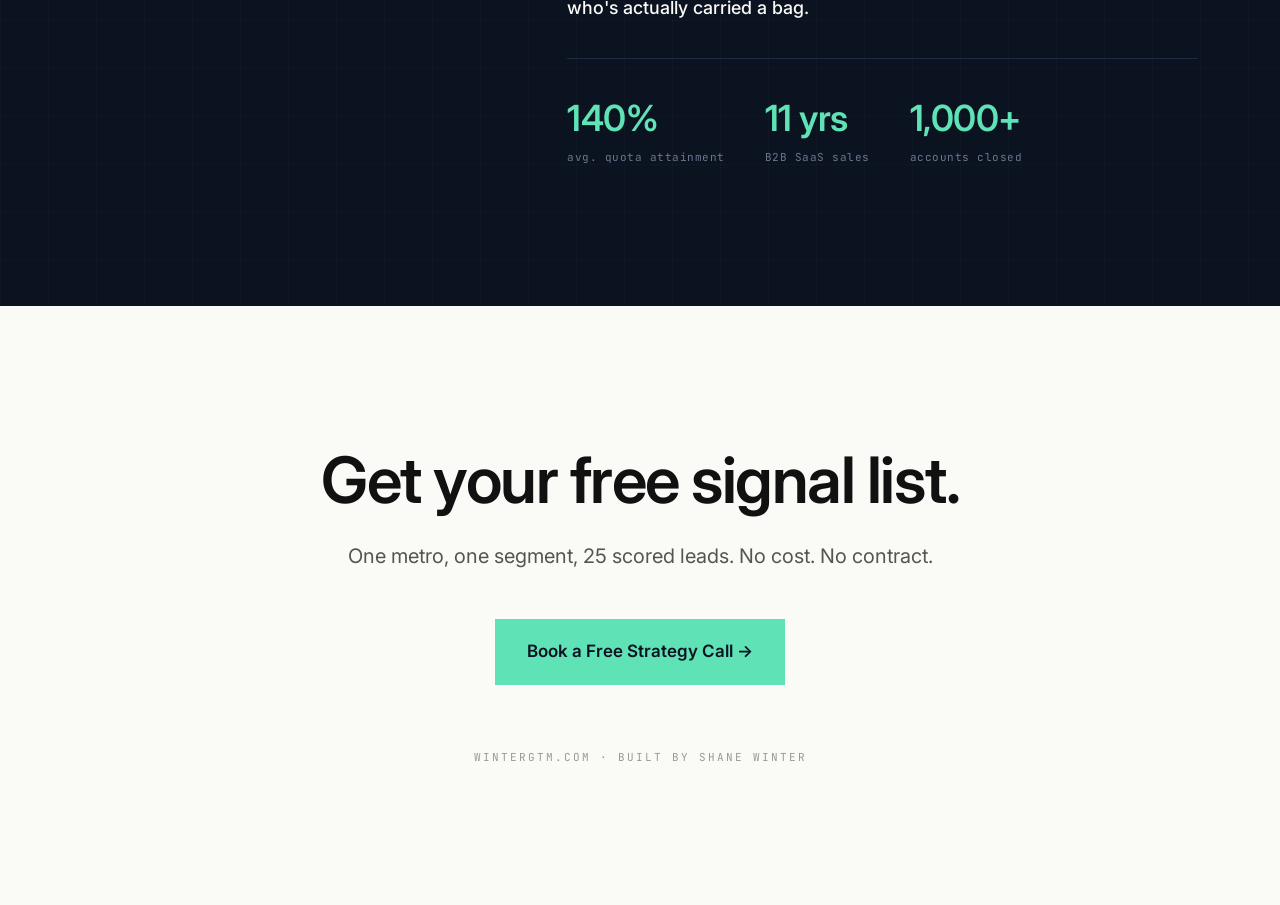
==== commit b4606a4b: "Update about section stat: 1,000+ accounts closed" ====
--- a/index.html
+++ b/index.html
@@ -505,8 +505,8 @@
               <div class="about-stat-label">B2B SaaS sales</div>
             </div>
             <div class="about-stat">
-              <div class="about-stat-num">15+</div>
-              <div class="about-stat-label">reps trained on cold calling</div>
+              <div class="about-stat-num">1,000+</div>
+              <div class="about-stat-label">accounts closed</div>
             </div>
           </div>
         </div>
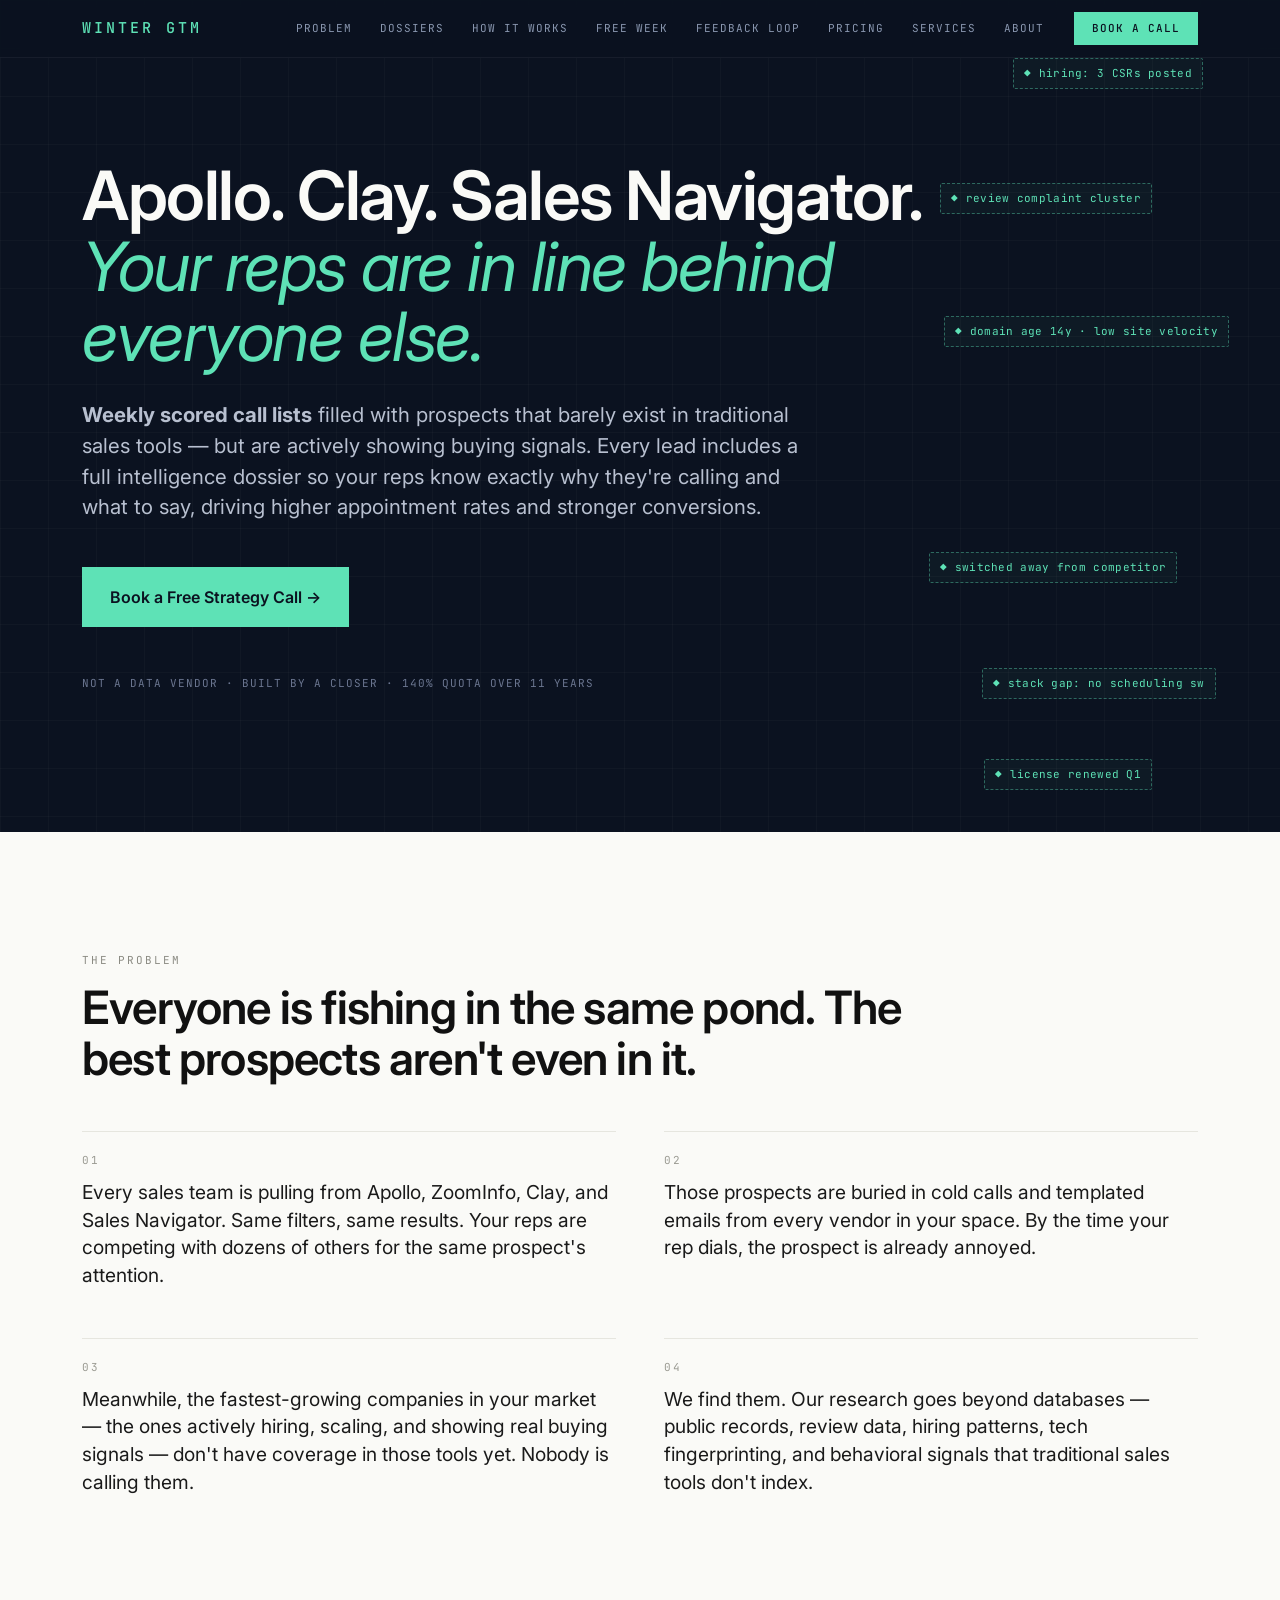
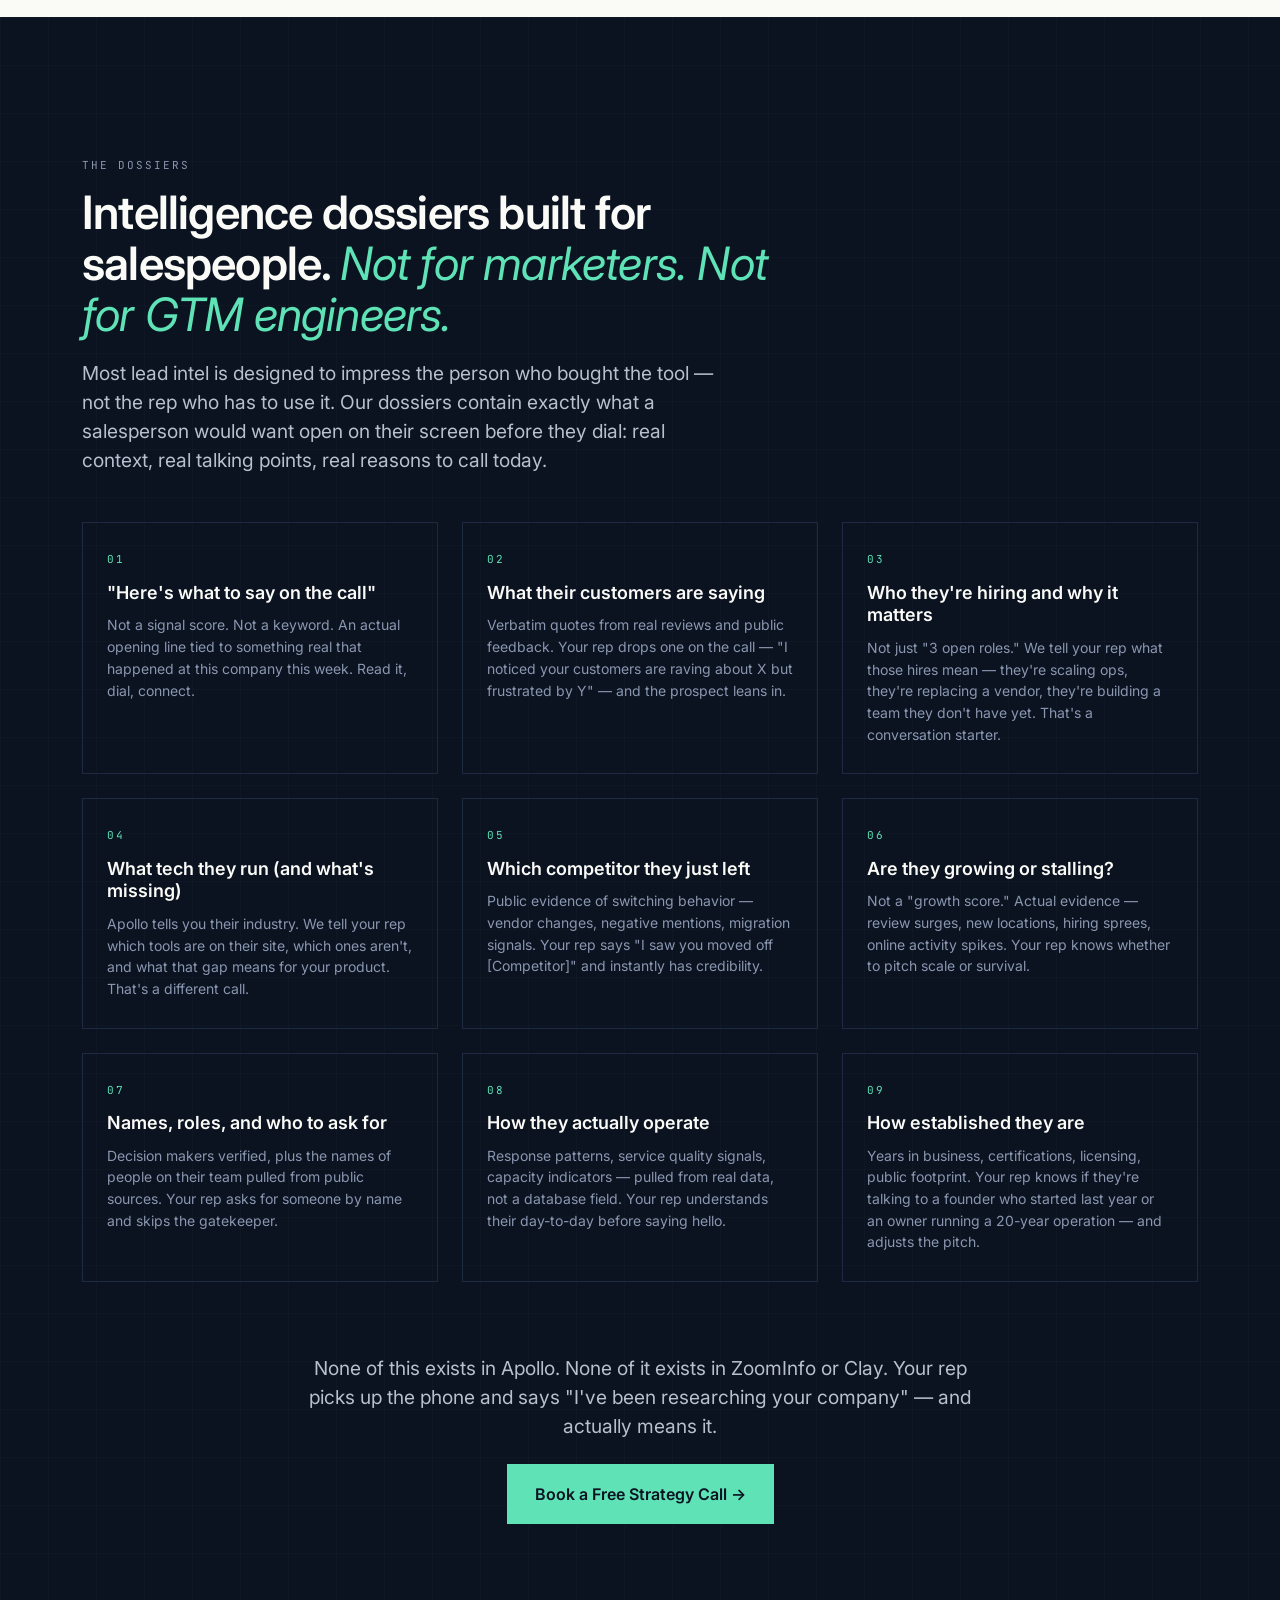
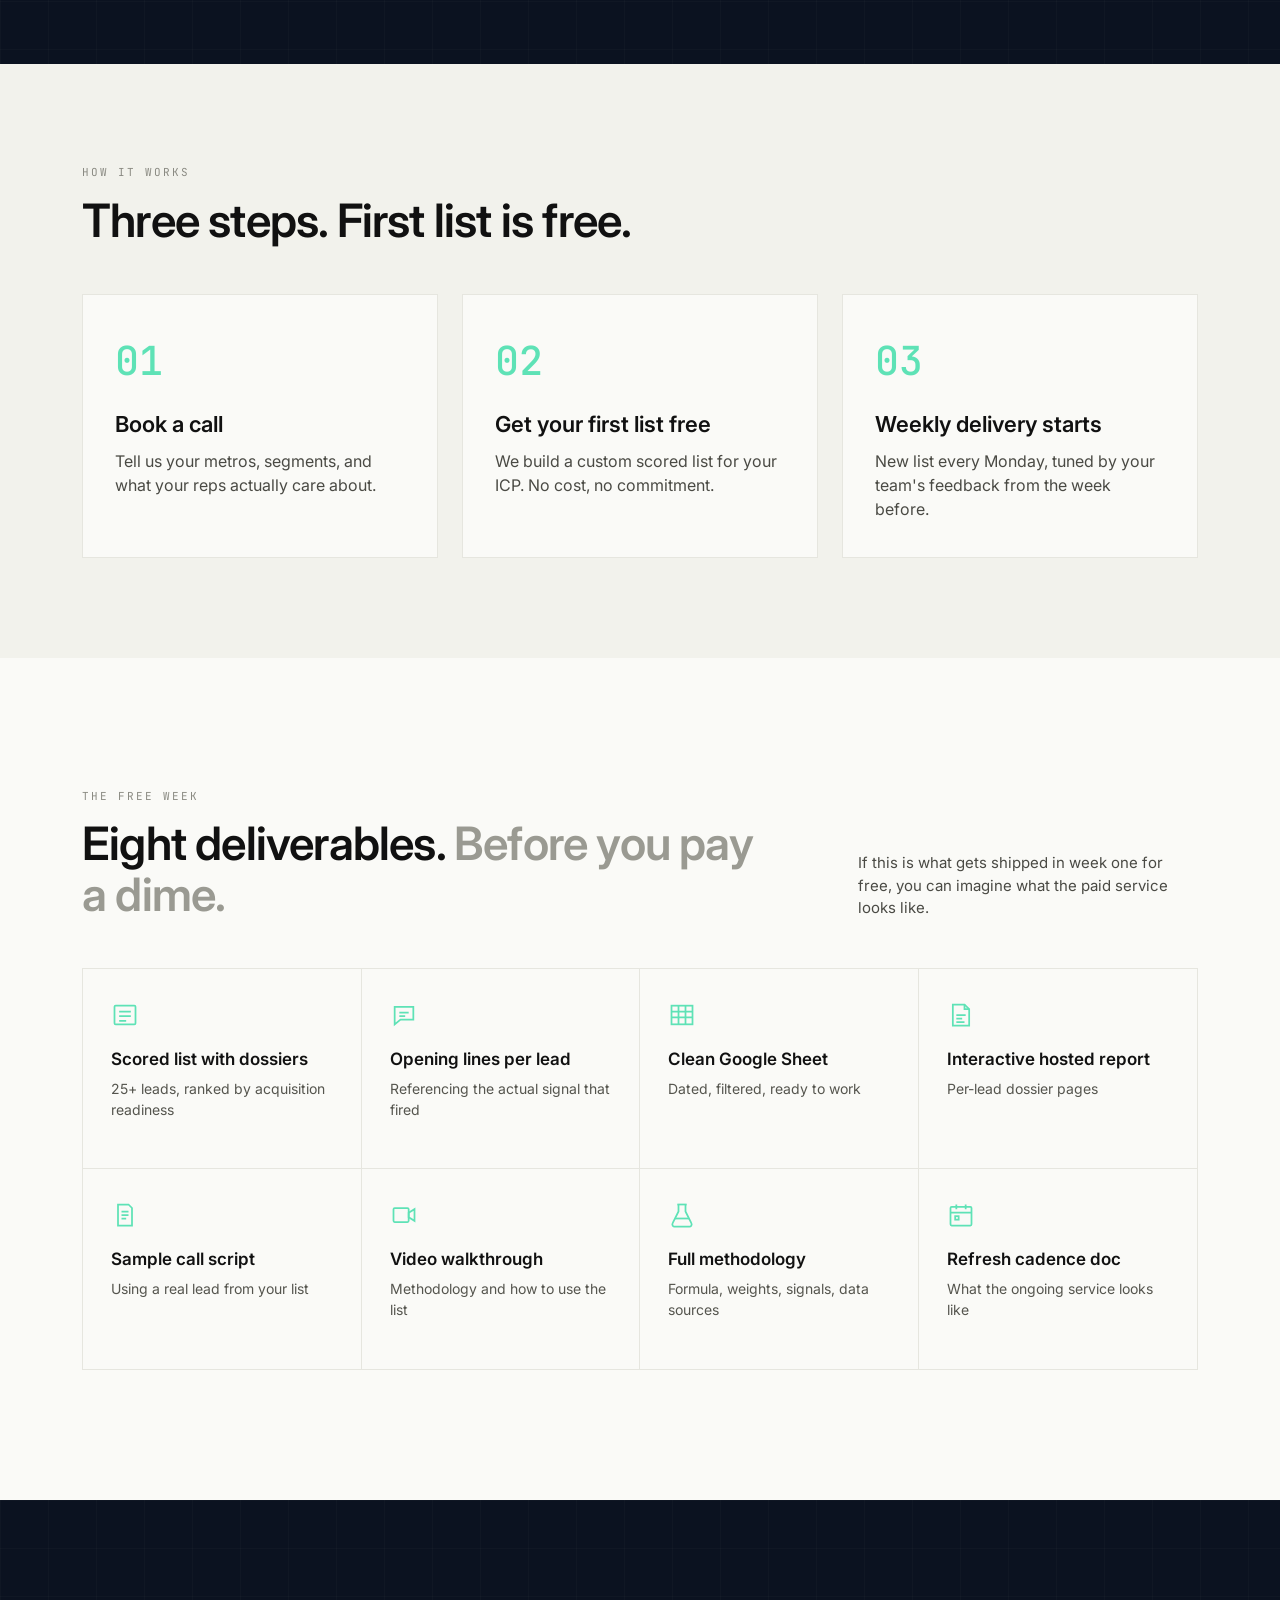
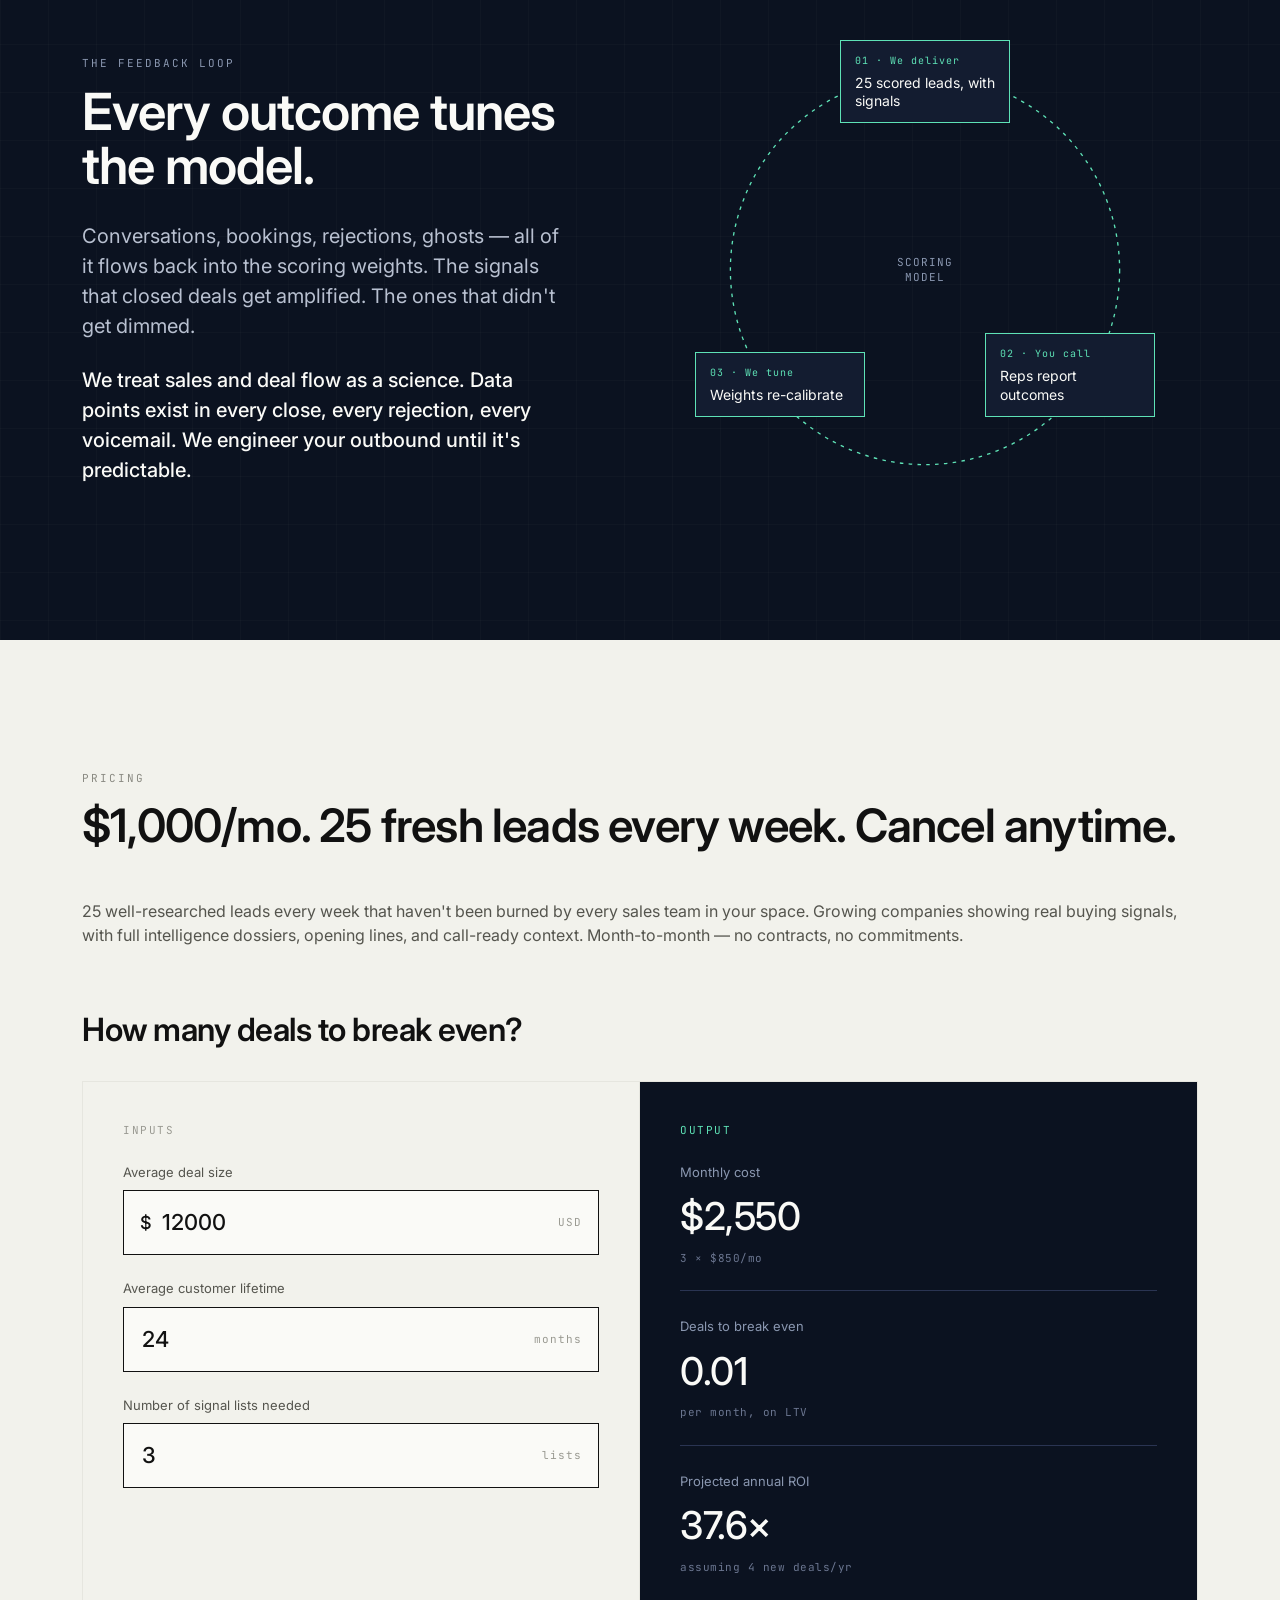
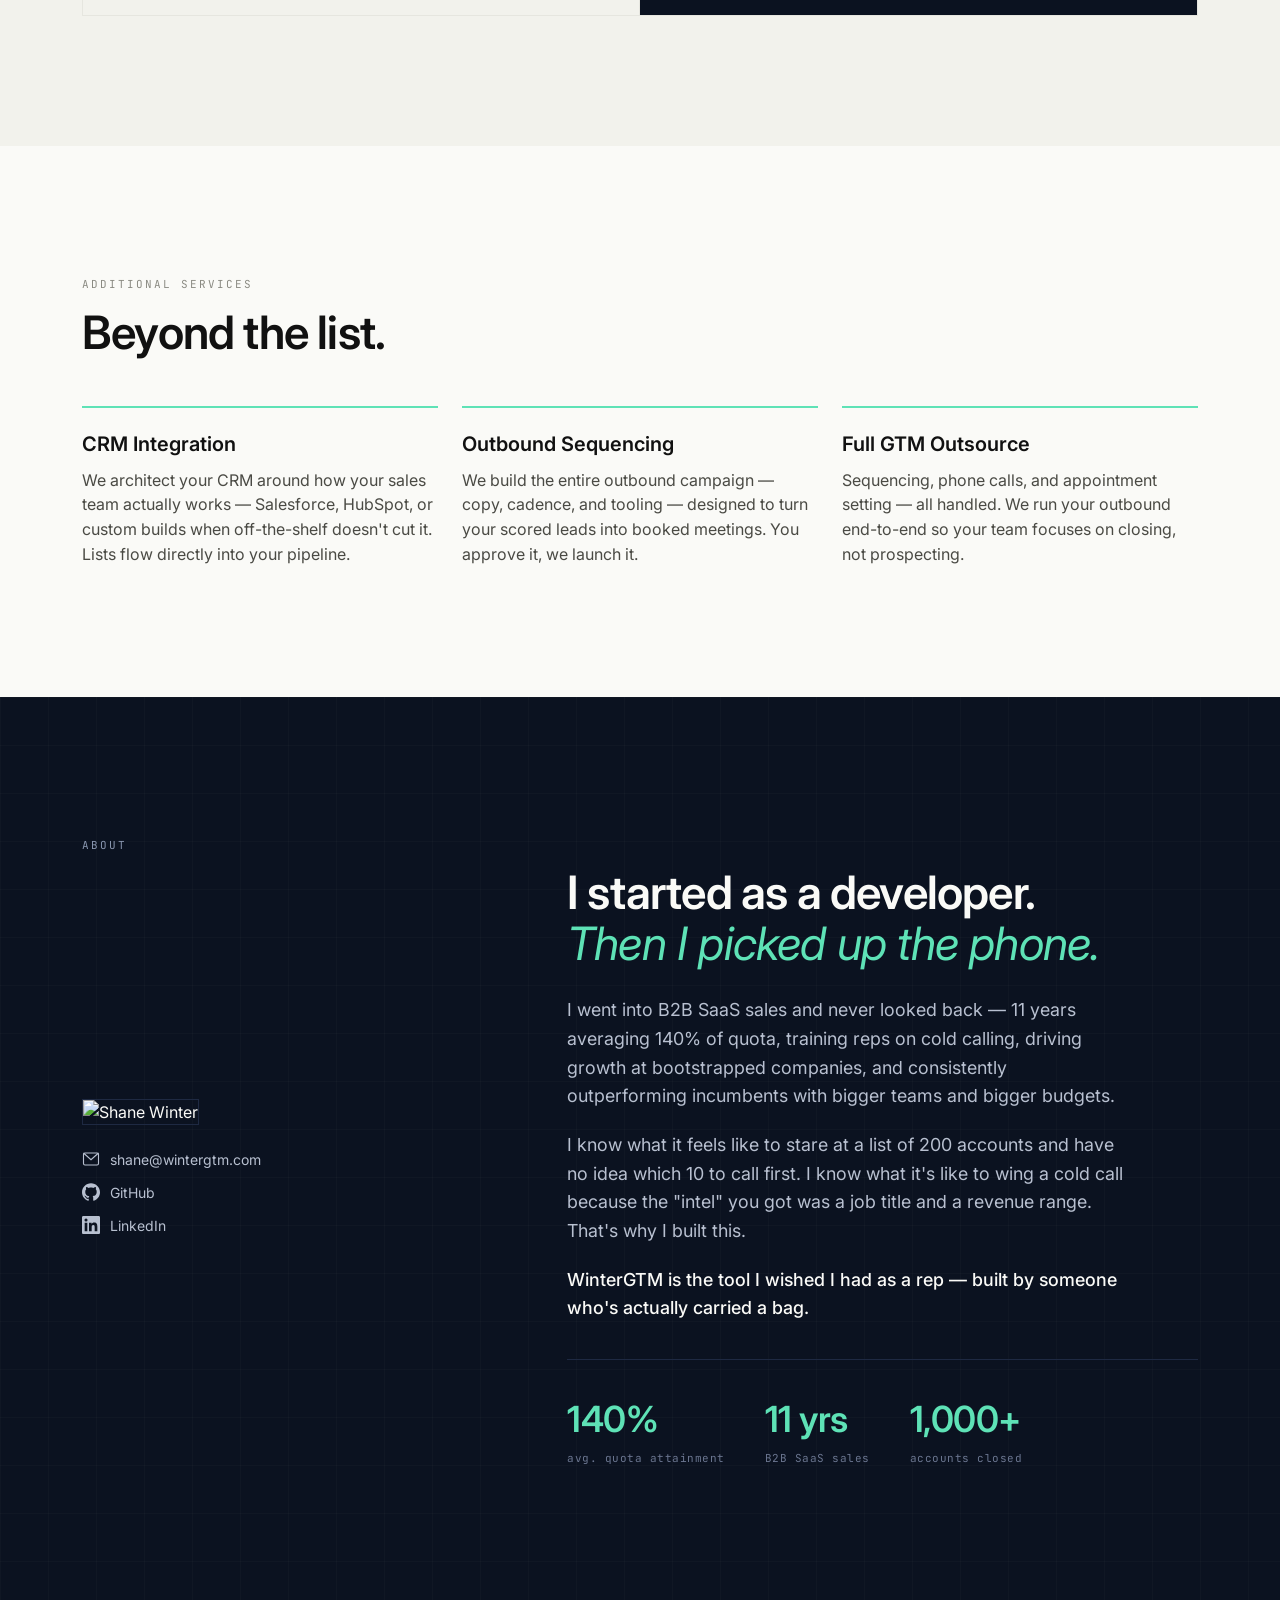
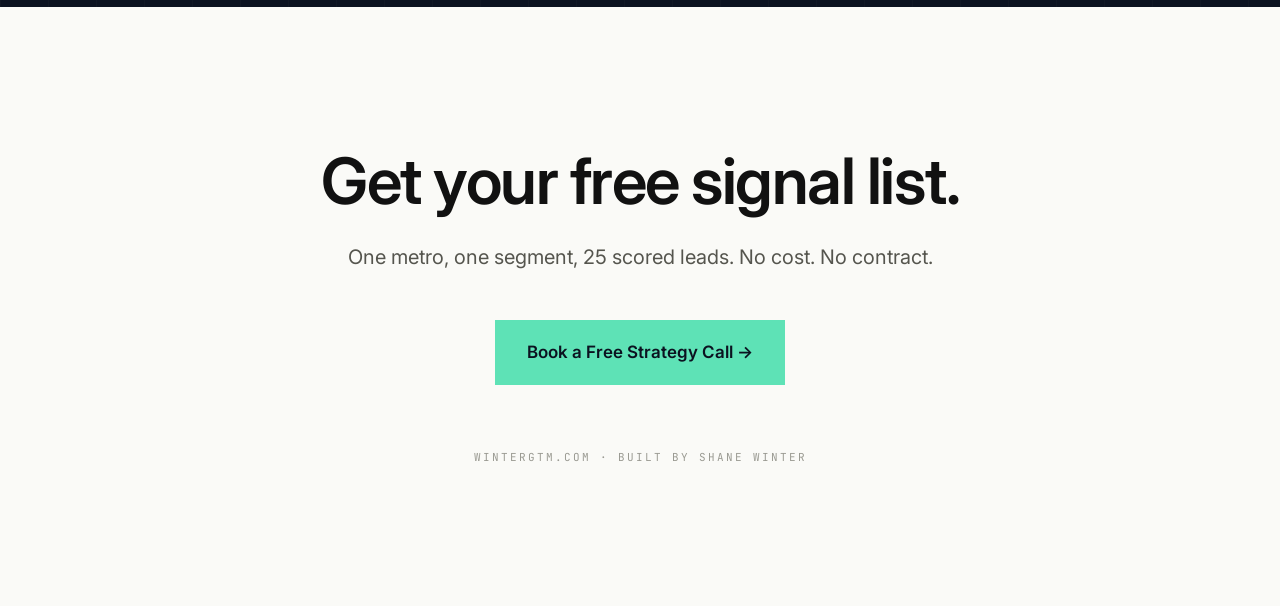
==== commit f30e2017: "Simplify pricing section — single price, no tiers" ====
--- a/index.html
+++ b/index.html
@@ -12,6 +12,14 @@
   <!-- Calendly -->
   <link href="https://assets.calendly.com/assets/external/widget.css" rel="stylesheet">
   <script src="https://assets.calendly.com/assets/external/widget.js" type="text/javascript" async></script>
+  <!-- Microsoft Clarity -->
+  <script type="text/javascript">
+    (function(c,l,a,r,i,t,y){
+        c[a]=c[a]||function(){(c[a].q=c[a].q||[]).push(arguments)};
+        t=l.createElement(r);t.async=1;t.src="https://www.clarity.ms/tag/"+i;
+        y=l.getElementsByTagName(r)[0];y.parentNode.insertBefore(t,y);
+    })(window, document, "clarity", "script", "wft4ci10vm");
+  </script>
 </head>
 <body>
 
@@ -355,25 +363,8 @@
   <section id="pricing" class="bg-off">
     <div class="container">
       <div class="section-label">Pricing</div>
-      <h2 class="section-heading">Per list, per month. Month-to-month.</h2>
-      <p class="pricing-sub">Each list covers one metro area and one industry segment. Every week you receive 25 scored leads, each with a full intelligence dossier, opening lines, and call-ready context. Cancel anytime.</p>
-      <div class="row g-0 pricing-grid">
-        <div class="col-md-4 pricing-card">
-          <div class="pricing-tier">1&ndash;2 LISTS</div>
-          <div class="pricing-price">$1,000<span class="pricing-unit">/mo per list</span></div>
-          <div class="pricing-note">Single metro, single segment &mdash; 25 scored leads/week with full dossiers</div>
-        </div>
-        <div class="col-md-4 pricing-card pricing-card-highlight">
-          <div class="pricing-tier pricing-tier-highlight">3&ndash;4 LISTS</div>
-          <div class="pricing-price">$850<span class="pricing-unit pricing-unit-highlight">/mo per list</span></div>
-          <div class="pricing-note pricing-note-highlight">Expand across metros or segments &mdash; 75&ndash;100 scored leads/week</div>
-        </div>
-        <div class="col-md-4 pricing-card">
-          <div class="pricing-tier">5+ LISTS</div>
-          <div class="pricing-price">$750<span class="pricing-unit">/mo per list</span></div>
-          <div class="pricing-note">Full regional coverage &mdash; 125+ scored leads/week across your territories</div>
-        </div>
-      </div>
+      <h2 class="section-heading">$1,000/mo. 25 fresh leads every week. Cancel anytime.</h2>
+      <p class="pricing-sub">25 well-researched leads every week that haven't been burned by every sales team in your space. Growing companies showing real buying signals, with full intelligence dossiers, opening lines, and call-ready context. Month-to-month &mdash; no contracts, no commitments.</p>
 
       <h3 class="roi-heading">How many deals to break even?</h3>
       <div class="row g-0 roi-wrapper">
